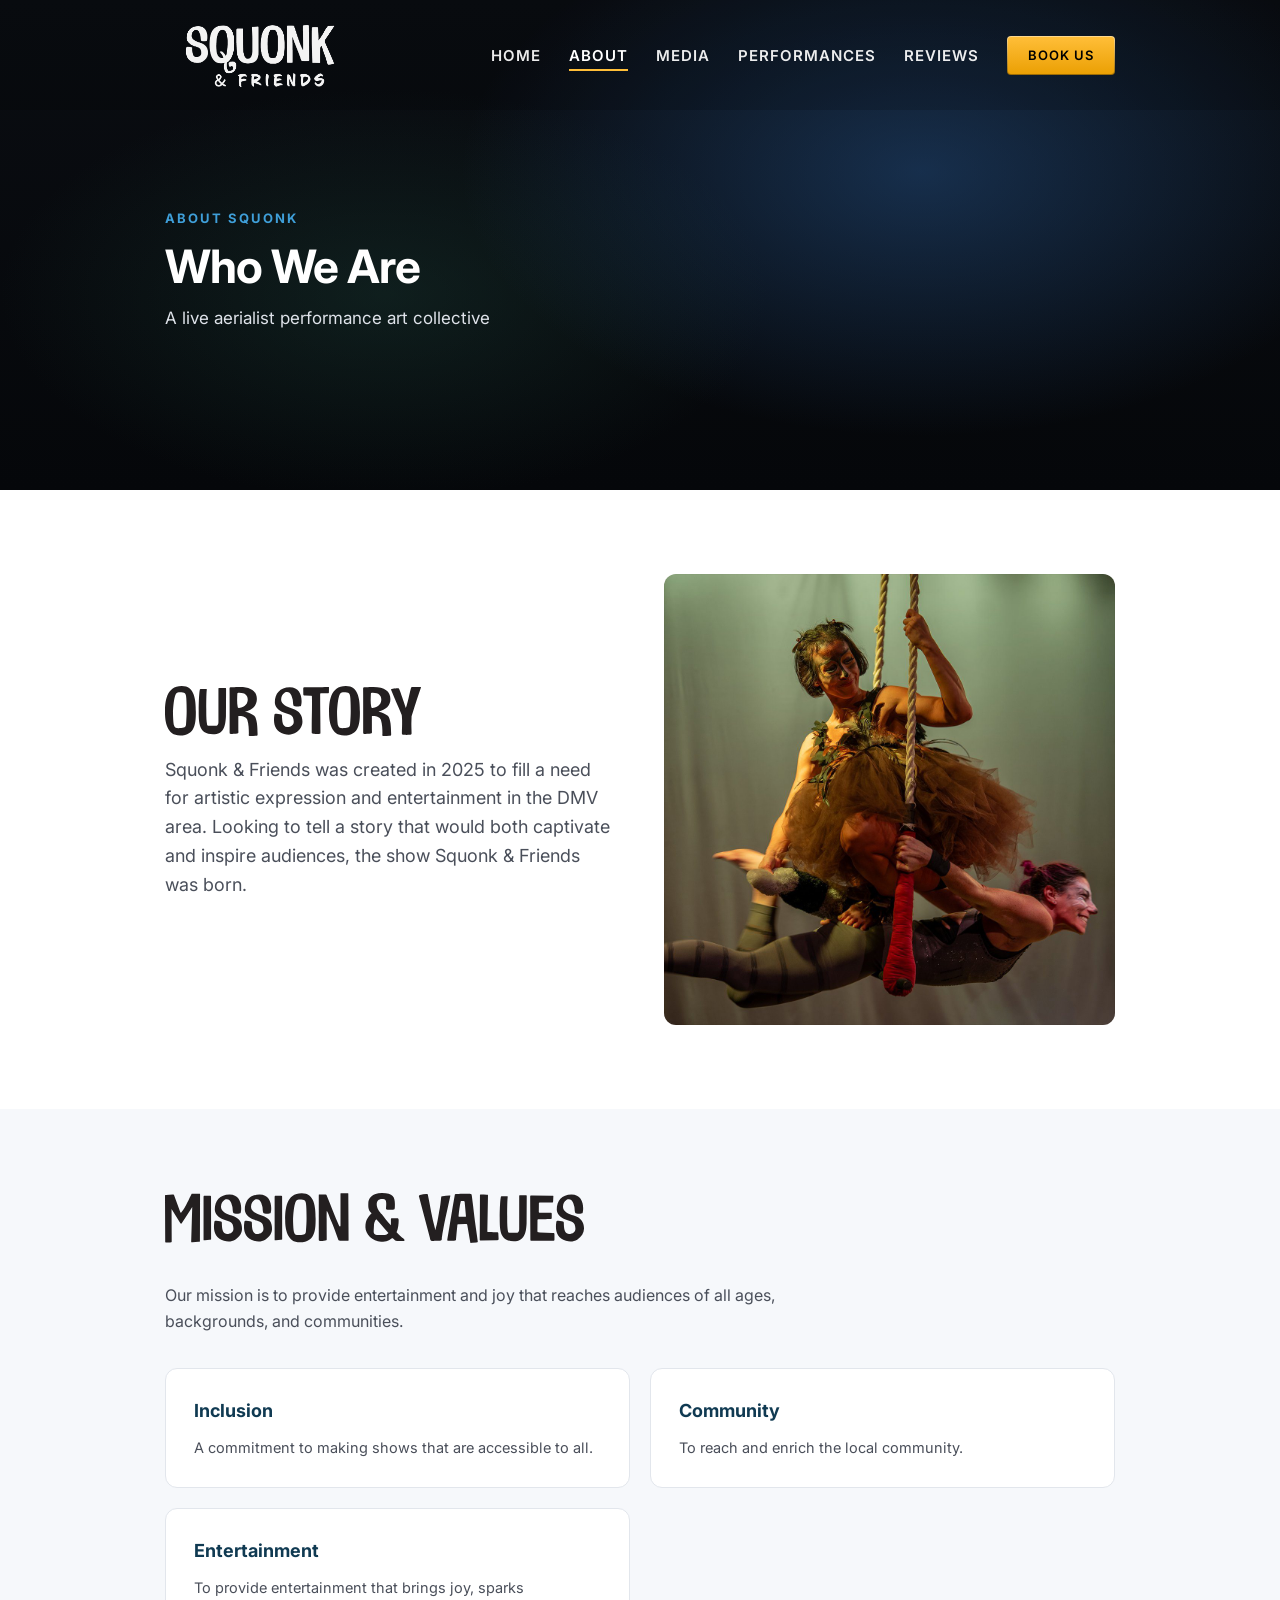
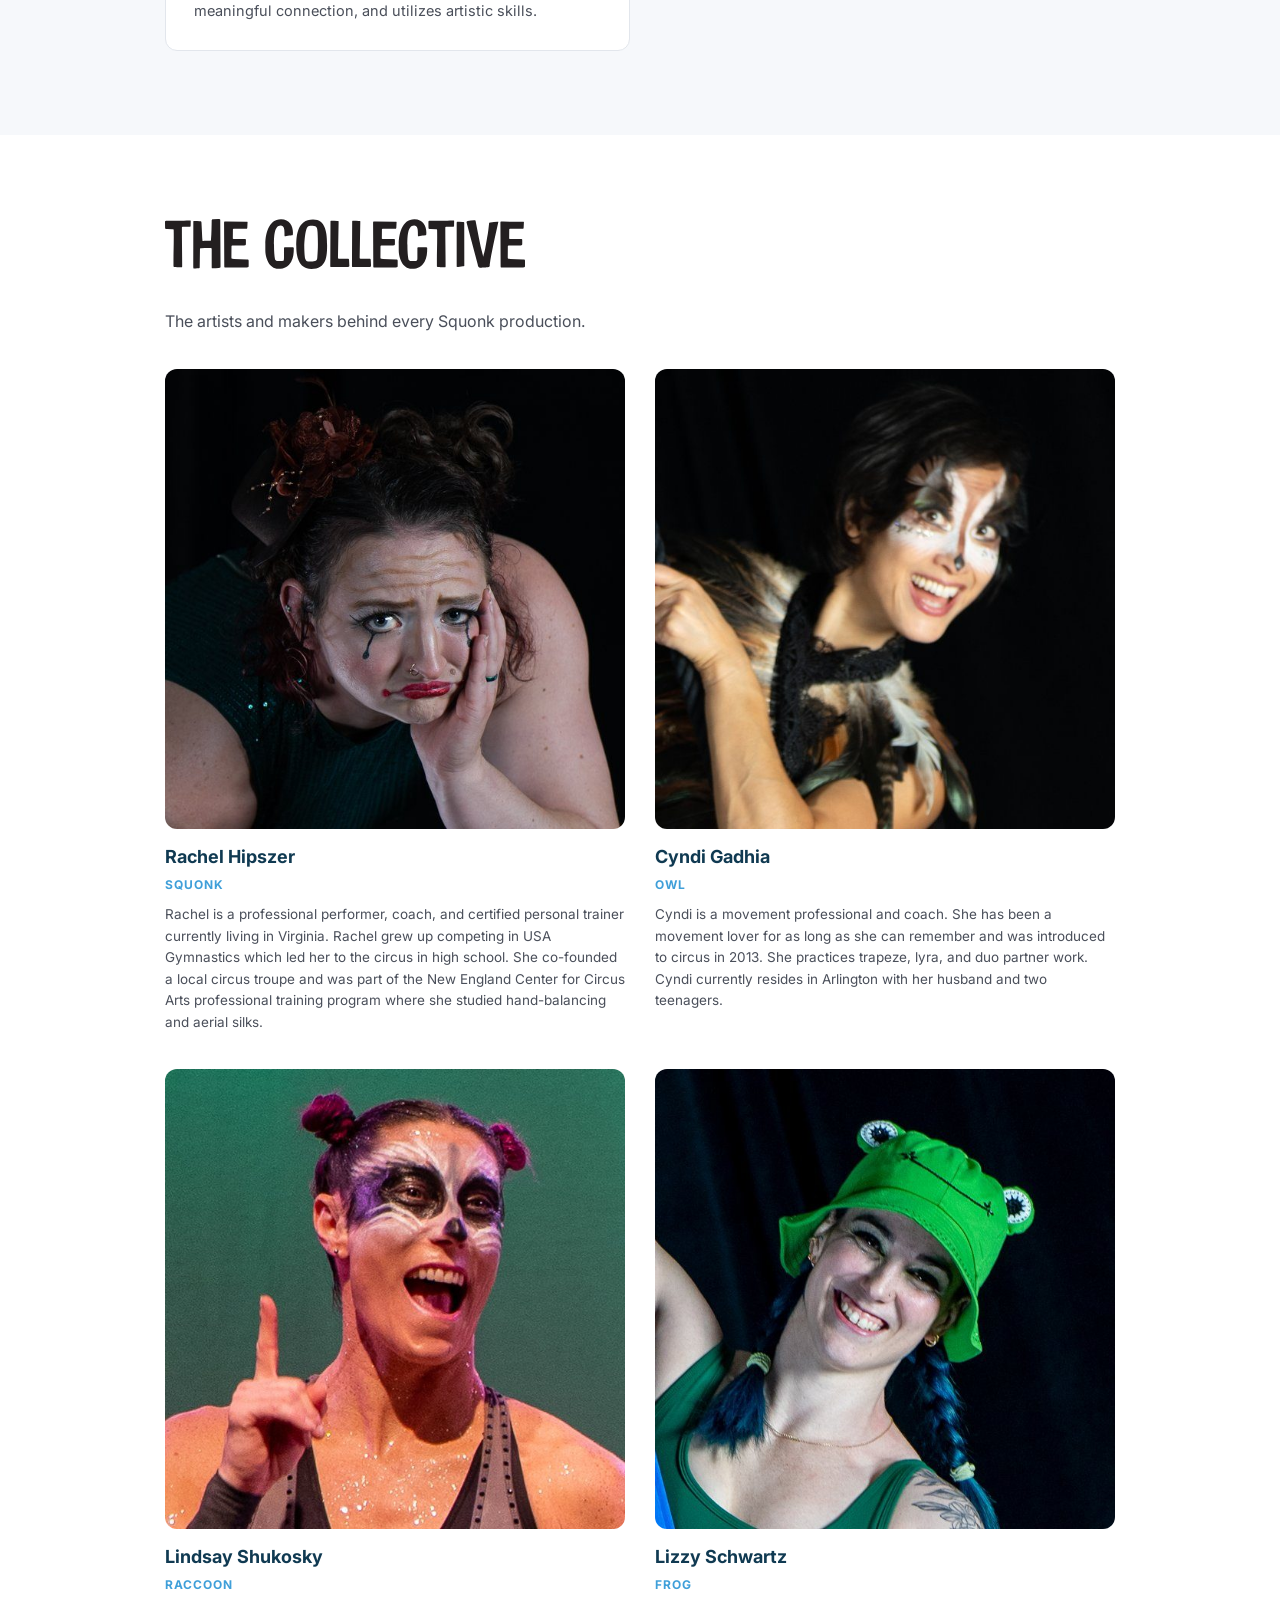
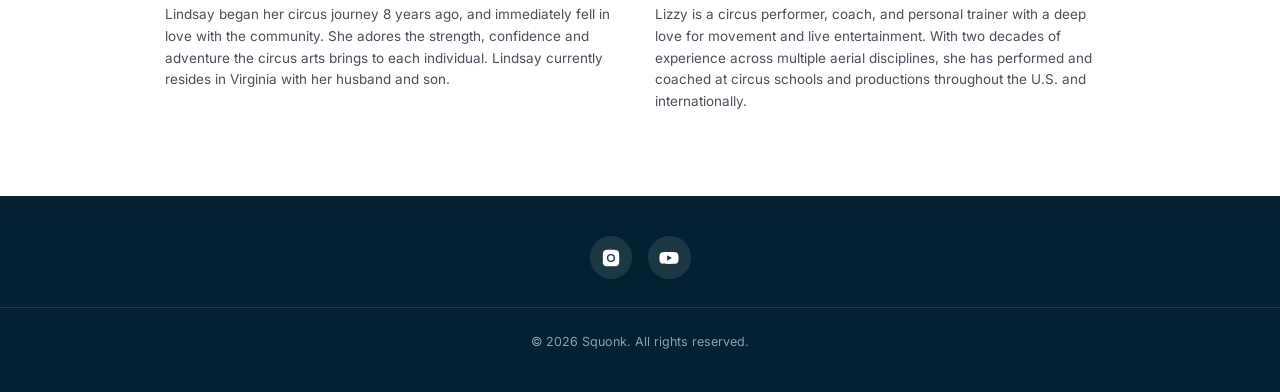
==== about.html @ 7d3ee5d0 "Initial Squonk website upload First time! Whoohooo!" ====
<!DOCTYPE html>
<html lang="en">
<head><meta charset="UTF-8"><meta name="viewport" content="width=device-width, initial-scale=1.0"><title>About — Squonk &amp; Friends</title><link rel="preconnect" href="https://fonts.googleapis.com"><link rel="preconnect" href="https://fonts.gstatic.com" crossorigin><link href="https://fonts.googleapis.com/css2?family=Anton&family=Inter:wght@400;500;600;700&display=swap" rel="stylesheet"><link rel="stylesheet" href="assets/css/style.css"></head>
<body>
<header class="site-header" id="header"><nav class="wrap nav"><a class="logo" href="index.html" aria-label="Squonk and Friends home"><img src="assets/images/logo.png" alt="Squonk &amp; Friends"></a><ul class="nav-links" id="navLinks"><li><a href="index.html">Home</a></li><li><a href="about.html" class="active">About</a></li><li><a href="media.html">Media</a></li><li><a href="performances.html">Performances</a></li><li><a href="reviews.html">Reviews</a></li><li class="nav-cta"><a href="bookus.html" class="btn">Book Us</a></li></ul><button class="nav-toggle" id="navToggle" aria-label="Toggle menu" aria-expanded="false"><span></span><span></span><span></span></button></nav></header>
<section class="page-hero">
  <div class="wrap">
    <div class="eyebrow reveal">About Squonk</div>
    <h1 class="reveal">Who We Are</h1>
    <p class="reveal">A live aerialist performance art collective</p>
  </div>
</section>
<section class="block"><div class="wrap"><div class="split">
  <div class="col-text reveal">
    <img class="section-label reveal" src="assets/svg/section_header_OUR_STORY.svg" alt="Our Story" style="margin-bottom:20px">
    <p>Squonk &amp; Friends was created in 2025 to fill a need for artistic expression and entertainment in the DMV area. Looking to tell a story that would both captivate and inspire audiences, the show Squonk &amp; Friends was born.</p>
  </div>
  <img class="ph-img sq reveal" src="assets/images/our_story.jpg" alt="Our Story">
</div></div></section>
<section class="block alt"><div class="wrap">
  <img class="section-label reveal" src="assets/svg/section_header_MISSION_AND_VALUES.svg" alt="Mission and Values">
  <p class="sub-sec reveal">Our mission is to provide entertainment and joy that reaches audiences of all ages, backgrounds, and communities.</p>
  <div class="cards">
<div class="card reveal"><h3>Inclusion</h3><p>A commitment to making shows that are accessible to all.</p></div><div class="card reveal"><h3>Community</h3><p>To reach and enrich the local community.</p></div><div class="card reveal"><h3>Entertainment</h3><p>To provide entertainment that brings joy, sparks meaningful connection, and utilizes artistic skills.</p></div>
  </div>
</div></section>
<section class="block"><div class="wrap">
  <img class="section-label reveal" src="assets/svg/section_header_THE_COLLECTIVE.svg" alt="The Collective">
  <p class="sub-sec reveal">The artists and makers behind every Squonk production.</p>
  <div class="people">
<div class="person reveal"><img class="ph-img sq" src="assets/images/char_squonk.jpg" alt="Rachel Hipszer" style="pointer-events:none"><h3>Rachel Hipszer</h3><div class="role">SQUONK</div><p>Rachel is a professional performer, coach, and certified personal trainer currently living in Virginia. Rachel grew up competing in USA Gymnastics which led her to the circus in high school. She co-founded a local circus troupe and was part of the New England Center for Circus Arts professional training program where she studied hand-balancing and aerial silks.</p></div><div class="person reveal"><img class="ph-img sq" src="assets/images/char_owl.jpg" alt="Cyndi Gadhia" style="pointer-events:none"><h3>Cyndi Gadhia</h3><div class="role">OWL</div><p>Cyndi is a movement professional and coach. She has been a movement lover for as long as she can remember and was introduced to circus in 2013. She practices trapeze, lyra, and duo partner work. Cyndi currently resides in Arlington with her husband and two teenagers.</p></div><div class="person reveal"><img class="ph-img sq" src="assets/images/char_raccoon.jpg" alt="Lindsay Shukosky" style="pointer-events:none"><h3>Lindsay Shukosky</h3><div class="role">RACCOON</div><p>Lindsay began her circus journey 8 years ago, and immediately fell in love with the community. She adores the strength, confidence and adventure the circus arts brings to each individual. Lindsay currently resides in Virginia with her husband and son.</p></div><div class="person reveal"><img class="ph-img sq" src="assets/images/char_frog.jpg" alt="Lizzy Schwartz" style="pointer-events:none"><h3>Lizzy Schwartz</h3><div class="role">FROG</div><p>Lizzy is a circus performer, coach, and personal trainer with a deep love for movement and live entertainment. With two decades of experience across multiple aerial disciplines, she has performed and coached at circus schools and productions throughout the U.S. and internationally.</p></div>
  </div>
</div></section>
<footer>
  <div class="wrap foot-icons">
    <div class="socials">
      <a href="#" aria-label="Instagram"><svg viewBox="0 0 24 24"><path d="M12 2.2c3.2 0 3.6 0 4.9.1 1.2.1 1.8.3 2.2.4.6.2 1 .5 1.4.9.4.4.7.8.9 1.4.2.4.4 1 .4 2.2.1 1.3.1 1.7.1 4.9s0 3.6-.1 4.9c-.1 1.2-.3 1.8-.4 2.2-.2.6-.5 1-.9 1.4-.4.4-.8.7-1.4.9-.4.2-1 .4-2.2.4-1.3.1-1.7.1-4.9.1s-3.6 0-4.9-.1c-1.2-.1-1.8-.3-2.2-.4a3.7 3.7 0 0 1-1.4-.9 3.7 3.7 0 0 1-.9-1.4c-.2-.4-.4-1-.4-2.2C2.2 15.6 2.2 15.2 2.2 12s0-3.6.1-4.9c.1-1.2.3-1.8.4-2.2.2-.6.5-1 .9-1.4.4-.4.8-.7 1.4-.9.4-.2 1-.4 2.2-.4C8.4 2.2 8.8 2.2 12 2.2zm0 4.9a4.9 4.9 0 1 0 0 9.8 4.9 4.9 0 0 0 0-9.8zm0 8.1a3.2 3.2 0 1 1 0-6.4 3.2 3.2 0 0 1 0 6.4zm6.3-8.3a1.15 1.15 0 1 1-2.3 0 1.15 1.15 0 0 1 2.3 0z"/></svg></a>
      <a href="#" aria-label="YouTube"><svg viewBox="0 0 24 24"><path d="M23 7.5a3 3 0 0 0-2.1-2.1C19 4.9 12 4.9 12 4.9s-7 0-8.9.5A3 3 0 0 0 1 7.5 31 31 0 0 0 .5 12 31 31 0 0 0 1 16.5a3 3 0 0 0 2.1 2.1c1.9.5 8.9.5 8.9.5s7 0 8.9-.5a3 3 0 0 0 2.1-2.1A31 31 0 0 0 23.5 12 31 31 0 0 0 23 7.5zM9.8 15.3V8.7l5.7 3.3-5.7 3.3z"/></svg></a>
    </div>
  </div>
  <div class="foot-bottom">&copy; 2026 Squonk. All rights reserved.</div>
</footer><script>
  const header=document.getElementById('header');
  const onScroll=()=>header.classList.toggle('scrolled',window.scrollY>40);
  onScroll();window.addEventListener('scroll',onScroll,{passive:true});
  const toggle=document.getElementById('navToggle'),links=document.getElementById('navLinks');
  toggle.addEventListener('click',()=>{const o=links.classList.toggle('open');toggle.classList.toggle('open',o);toggle.setAttribute('aria-expanded',o);});
  links.querySelectorAll('a:not(.btn)').forEach(a=>a.addEventListener('click',()=>{links.classList.remove('open');toggle.classList.remove('open');toggle.setAttribute('aria-expanded',false);}));
  const io=new IntersectionObserver((es)=>{es.forEach(e=>{if(e.isIntersecting){e.target.classList.add('in');io.unobserve(e.target);}});},{threshold:.12});
  document.querySelectorAll('.reveal').forEach(el=>io.observe(el));
  const tiles=[...document.querySelectorAll('.tile')];
  if(tiles.length){
    const imgs=tiles.map(t=>t.querySelector('img').src);
    const lb=document.getElementById('lb'),lbImg=document.getElementById('lbImg'),lbCount=document.getElementById('lbCount');
    let cur=0;
    function lbShow(i){cur=(i+imgs.length)%imgs.length;lbImg.src=imgs[cur];lbImg.alt='Photo '+(cur+1);lbCount.textContent=(cur+1)+' / '+imgs.length;}
    function lbOpen(i){lbShow(i);lb.classList.add('open');document.body.style.overflow='hidden';}
    function lbClose(){lb.classList.remove('open');document.body.style.overflow='';}
    tiles.forEach(t=>t.addEventListener('click',()=>lbOpen(+t.dataset.i)));
    document.getElementById('lbPrev').addEventListener('click',e=>{e.stopPropagation();lbShow(cur-1);});
    document.getElementById('lbNext').addEventListener('click',e=>{e.stopPropagation();lbShow(cur+1);});
    document.getElementById('lbClose').addEventListener('click',lbClose);
    lb.addEventListener('click',e=>{if(e.target===lb)lbClose();});
    document.addEventListener('keydown',e=>{if(!lb.classList.contains('open'))return;if(e.key==='Escape')lbClose();else if(e.key==='ArrowLeft')lbShow(cur-1);else if(e.key==='ArrowRight')lbShow(cur+1);});
  }
</script>
</body>
</html>
---- assets/css/style.css ----
:root{
    --ink:#16181d;
    --ink-soft:#4a4f5a;
    --bg-light:#f6f8fb;
    --bg-gray:#eef1f5;
    --navy:#2a4a6b;
    --line:#e2e6ec;
    --eyebrow:#3f9fd9;
    --head:#103a52;
    /* 12-col grid: 950px content (no gutters) + 20px gutters each side */
    --grid:950px;
    --gutter:20px;
    --col-gap:10px;
  }
  *{box-sizing:border-box;margin:0;padding:0}
  html{scroll-behavior:smooth}
  body{font-family:'Inter',system-ui,-apple-system,sans-serif;font-size:18px;color:var(--ink);background:#fff;line-height:1.6;-webkit-font-smoothing:antialiased}
  img{max-width:100%;display:block}
  a{color:inherit;text-decoration:none}

  /* container = grid (950) + gutters (20 each side) */
  .wrap{max-width:calc(var(--grid) + var(--gutter)*2);margin:0 auto;padding:0 var(--gutter);width:100%}

  .display{font-family:'Anton',sans-serif;font-weight:400;letter-spacing:.5px;text-transform:uppercase;line-height:.95}

  /* ---------- CTA button ---------- */
  .btn{
    display:inline-block;font:700 14px/1 'Inter',sans-serif;color:#414042;
    text-transform:uppercase;letter-spacing:.6px;
    padding:18px 28px;border:1px solid transparent;border-radius:4px;cursor:pointer;
    -webkit-appearance:none;appearance:none;
    background:
      linear-gradient(#f1f2f2,#f1f2f2) padding-box,
      linear-gradient(#666666,#666666) border-box;
    transition:background .15s ease, box-shadow .15s ease;
  }
  .btn:hover{
    background:
      linear-gradient(#e7e8e8,#e7e8e8) padding-box,
      linear-gradient(#666666,#666666) border-box;
    box-shadow:0 4px 4px 0 rgba(0,0,0,.25);
  }
  .btn:active{
    background:
      linear-gradient(#b8b9ba,#b8b9ba) padding-box,
      linear-gradient(#565657,#565657) border-box;
    box-shadow:0 4px 4px 0 rgba(0,0,0,.25);
  }
  /* disabled CTA — same size/shape, muted colours */
  .btn:disabled,.btn[disabled],.btn.disabled{
    background:none !important;
    background-color:transparent !important;
    border:1px solid #666666 !important;
    box-shadow:none !important;
    color:#a4a5a8 !important;
    cursor:not-allowed;
    border-radius:4px;
    padding:18px 28px;
    font:700 14px/1 'Inter',sans-serif;
    text-transform:uppercase;letter-spacing:.6px;
  }
  /* Book Us nav CTA keeps the gold treatment */
  .nav-links .nav-cta .btn{
    color:#000;
    background:
      linear-gradient(#FFBE38,#EBA004) padding-box,
      linear-gradient(#FFD98D,#9B6A03) border-box;
  }
  .nav-links .nav-cta .btn:hover{
    background:
      linear-gradient(#E6AB32,#D49004) padding-box,
      linear-gradient(#FFD98D,#9B6A03) border-box;
    box-shadow:0 4px 4px 0 rgba(0,0,0,.25);
  }
  .nav-links .nav-cta .btn:active{
    background:
      linear-gradient(#D9A230,#C88803) padding-box,
      linear-gradient(#D9B878,#845A03) border-box;
    box-shadow:0 4px 4px 0 rgba(0,0,0,.25);
  }
  :focus-visible{outline:3px solid #414042;outline-offset:3px;border-radius:4px}

  /* ---------- Header / Nav ---------- */
  .site-header{position:fixed;top:0;left:0;right:0;z-index:50;padding:10px 0;background:rgba(0,0,0,.15);transition:background .3s ease,box-shadow .3s ease}
  .site-header.scrolled{background:rgba(10,12,16,.92);backdrop-filter:blur(8px);box-shadow:0 2px 18px rgba(0,0,0,.4)}
  .nav{display:flex;align-items:center;justify-content:space-between}
  .logo img{height:90px;width:auto;display:block}
  .nav-links{display:flex;gap:28px;list-style:none;align-items:center}
  .nav-links a{color:#fff;font-size:15px;font-weight:600;letter-spacing:1px;text-transform:uppercase;opacity:.92;position:relative;padding:4px 0;transition:opacity .15s}
  .nav-links a::after{content:"";position:absolute;left:0;bottom:-2px;height:2px;width:0;background:#FFBE38;transition:width .2s ease}
  .nav-links a:hover{opacity:1}
  .nav-links a:hover::after{width:100%}
  .nav-links a.active{opacity:1}
  .nav-links a.active::after{width:100%}
  /* Gold CTA on dark backgrounds */
  .btn-dark{
    color:#000;
    background:
      linear-gradient(#FFBE38,#EBA004) padding-box,
      linear-gradient(#FFD98D,#9B6A03) border-box;
  }
  .btn-dark:hover{
    background:
      linear-gradient(#E6AB32,#D49004) padding-box,
      linear-gradient(#FFD98D,#9B6A03) border-box;
    box-shadow:0 4px 4px 0 rgba(0,0,0,.25);
  }
  .btn-dark:active{
    background:
      linear-gradient(#D9A230,#C88803) padding-box,
      linear-gradient(#D9B878,#845A03) border-box;
    box-shadow:0 4px 4px 0 rgba(0,0,0,.25);
  }
  /* Disabled CTA on dark background */
  .btn-dark:disabled,.btn-dark[disabled],.btn-dark.disabled{
    background:none !important;
    background-color:transparent !important;
    border:1px solid #666666 !important;
    box-shadow:none !important;
    color:#58595b !important;
    cursor:not-allowed;
    pointer-events:none;
  }
  /* Book Us page */
  .bookus-page{
    position:relative;min-height:100vh;
    display:flex;flex-direction:column;justify-content:flex-start;
  }
  .bookus-bg{
    position:fixed;inset:0;z-index:-1;
    background-size:cover;background-position:center;background-repeat:no-repeat;
  }
  .bookus-intro{
    color:#e8eaed;font-size:18px;line-height:1.7;
    max-width:630px;margin:0 auto 36px;text-align:center;
  }
  .bookus-form-grid{display:grid;grid-template-columns:1fr 1fr;gap:0 24px}
  .bookus-form-grid .field-full{grid-column:1 / -1}
  @media(max-width:640px){.bookus-form-grid{grid-template-columns:1fr}}
  /* Book Us: hero fully transparent, 80px gap between hero text and form */
  .bookus-page .page-hero{background:transparent !important;background-image:none !important;padding-bottom:80px}
  .bookus-page .page-hero p{max-width:710px}
  .bookus-form-wrap{
    max-width:710px;margin:40px auto 0;
    padding:0 0 80px;
  }
  .bookus-page .control{
    background:rgba(255,255,255,.03);
    border:1px solid rgba(255,255,255,1);
    color:#fff;
  }
  .bookus-page .control::placeholder{color:#666666}
  .bookus-page .control:focus{
    outline:none;
    border-color:#fff;
    box-shadow:0 0 0 3px rgba(255,255,255,.15);
  }
  .bookus-page .control option{background:#1a1a1a;color:#fff}
  .bookus-page label{color:#fff}
  .bookus-page .req{color:#f4a623}
  .bookus-page select.control{
    background-color:rgba(255,255,255,.03);
    background-image:url("data:image/svg+xml,%3Csvg xmlns='http://www.w3.org/2000/svg' width='12' height='8' viewBox='0 0 12 8'%3E%3Cpath d='M1 1l5 5 5-5' stroke='%23ffffff' stroke-width='1.6' fill='none' stroke-linecap='round'/%3E%3C/svg%3E");
    background-repeat:no-repeat;
    background-position:right 14px center;
    -webkit-appearance:none;appearance:none;
  }
  .nav-links .nav-cta{padding:0}
  .nav-links .nav-cta a{padding:0;opacity:1}
  .nav-links .nav-cta a::after{display:none}
  .nav-links .nav-cta .btn{font-size:13px;padding:12px 20px}
  .nav-toggle{display:none;background:none;border:0;cursor:pointer;width:30px;height:24px;position:relative;z-index:60}
  .nav-toggle span{position:absolute;left:0;height:2px;width:100%;background:#fff;transition:.25s;border-radius:2px}
  .nav-toggle span:nth-child(1){top:2px}.nav-toggle span:nth-child(2){top:11px}.nav-toggle span:nth-child(3){top:20px}
  .nav-toggle.open span:nth-child(1){top:11px;transform:rotate(45deg)}
  .nav-toggle.open span:nth-child(2){opacity:0}
  .nav-toggle.open span:nth-child(3){top:11px;transform:rotate(-45deg)}

  /* ---------- Full-bleed media sections (hero + video) ---------- */
  .bleed{position:relative;width:100%;overflow:hidden;display:flex;background:#000}
  .bleed .media-bg{position:absolute;inset:0;width:100%;height:100%;object-fit:cover;z-index:0}
  .bleed .overlay{position:relative;z-index:2;width:100%;align-self:stretch;display:flex;align-items:center}
  .bleed .stack{max-width:520px;color:#fff}
  .bleed h1,.bleed h2{font-weight:700;letter-spacing:-.3px;margin-bottom:14px}
  .bleed h1{font-size:30px}.bleed h2{font-size:30px}
  .bleed p{color:#e7ebf0;font-size:16px;margin-bottom:26px}

  .hero{min-height:99vh;align-items:flex-end}
  /* hero overlay spans columns 1-6 (6*70 + 5*10 = 470px) */
  .hero .stack{max-width:470px}
  .hero::after{content:"";position:absolute;left:0;right:0;bottom:0;height:65%;background:linear-gradient(180deg,rgba(0,0,0,0),rgba(0,0,0,.8));z-index:1}
  .hero .overlay{align-items:flex-end;padding-bottom:80px}

  .vid{min-height:99vh;align-items:center}
  .vid::after{content:"";position:absolute;inset:0;background:linear-gradient(90deg,rgba(6,10,24,.82) 0%,rgba(6,10,24,.45) 42%,rgba(6,10,24,0) 72%);z-index:1}
  .vid .overlay{align-items:center}

  /* ---------- Generic sections ---------- */
  section.block{padding:84px 0}
  .section-label{display:block;height:50px;width:auto;margin-bottom:40px}

  /* ---------- Media grid ---------- */
  .media{background:var(--bg-light)}
  .media-grid{display:grid;grid-template-columns:repeat(3,1fr);gap:var(--col-gap)}
  .tile{position:relative;aspect-ratio:1/1;border-radius:8px;overflow:hidden;cursor:pointer;background:#222}
  .tile img{width:100%;height:100%;object-fit:cover;transition:transform .35s ease}
  .tile:hover img{transform:scale(1.10)}
  .tile::after{content:"";position:absolute;inset:0;box-shadow:inset 0 0 0 1px rgba(255,255,255,.06);transition:background .25s}
  .tile:hover::after{background:rgba(0,0,0,.08)}
  .media-cta{text-align:center;margin-top:40px}

  /* ---------- Lightbox modal ---------- */
  .lb{position:fixed;inset:0;z-index:100;display:none;background:rgba(8,9,12,.94);align-items:center;justify-content:center}
  .lb.open{display:flex}
  .lb img{border-radius:6px;box-shadow:0 24px 70px rgba(0,0,0,.6);user-select:none;max-width:88vw;max-height:86vh}
  .lb-btn{position:absolute;background:rgba(255,255,255,.08);border:1px solid rgba(255,255,255,.18);color:#fff;cursor:pointer;display:flex;align-items:center;justify-content:center;transition:background .15s,transform .15s}
  .lb-btn:hover{background:rgba(255,255,255,.2)}
  .lb-nav{top:50%;transform:translateY(-50%);width:52px;height:52px;border-radius:50%;font-size:26px}
  .lb-nav:hover{transform:translateY(-50%) scale(1.06)}
  .lb-prev{left:24px}.lb-next{right:24px}
  .lb-close{top:22px;right:24px;width:44px;height:44px;border-radius:50%;font-size:22px}
  .lb-count{position:absolute;bottom:26px;left:50%;transform:translateX(-50%);color:#cfd4dc;font-size:13px;letter-spacing:1px}

  /* ---------- Contact ---------- */
  .contact{background:#fff}
  .form-wrap{max-width:470px;margin:0 auto} /* middle 6 columns (6*70 + 5*10), centered */
  .info-row{display:flex;gap:14px;margin-bottom:22px}
  .info-row .ic svg{width:20px;height:20px;stroke:#3b6ea5;fill:none;margin-top:3px}
  .info-label{font-size:13px;color:var(--ink-soft);font-weight:500}
  .info-val{font-size:15px;color:var(--ink);font-weight:600}
  .info-note{font-size:14px;color:var(--ink-soft);margin-top:8px;max-width:330px;line-height:1.55}
  form .field{margin-bottom:18px}
  form label{display:block;font-size:14px;font-weight:600;margin-bottom:7px}
  form label .req{color:#c0392b}
  .control{width:100%;padding:12px 14px;border:1px solid var(--line);border-radius:8px;font:inherit;font-size:15px;color:var(--ink);background:#fff;transition:border .15s,box-shadow .15s}
  .control::placeholder{color:#9aa1ad}
  .control:focus{outline:none;border-color:#EBA004;box-shadow:0 0 0 3px rgba(235,160,4,.18)}
  textarea.control{resize:vertical;min-height:120px}
  select.control{appearance:none;background-image:url("data:image/svg+xml,%3Csvg xmlns='http://www.w3.org/2000/svg' width='12' height='8' viewBox='0 0 12 8'%3E%3Cpath d='M1 1l5 5 5-5' stroke='%2316181d' stroke-width='1.6' fill='none' stroke-linecap='round'/%3E%3C/svg%3E");background-repeat:no-repeat;background-position:right 14px center;padding-right:36px}
  .form-actions{text-align:center;margin-top:26px}
  .form-msg{display:none;margin-top:16px;text-align:center;font-size:14px;font-weight:600;color:#1f7a44}
  .form-msg.show{display:block}
  .control.error{border-color:#c0392b;box-shadow:0 0 0 3px rgba(192,57,43,.12)}

  /* ---------- Sponsors ---------- */
  .sponsors{background:var(--bg-gray)}
  /* sponsor strip: spans columns 3-10 (8*70 + 7*10 = 630px), centered, fully desaturated, 60% opacity */
  .sponsor-logos{display:block;width:630px;max-width:100%;height:auto;margin:0 auto}

  /* ---------- Footer ---------- */
  footer{background:#032130;color:#cdd8e6}
  .foot-icons{display:flex;justify-content:center;padding-top:40px}
  .socials{display:flex;gap:16px;margin-bottom:28px}
  .socials a{width:42.5px;height:42.5px;border-radius:50%;background:rgba(255,255,255,.1);display:flex;align-items:center;justify-content:center;transition:background .2s}
  .socials a:hover{background:#EBA004}
  .socials svg{width:20px;height:20px;fill:#fff}
  .foot-bottom{border-top:1px solid rgba(255,255,255,.12);padding:24px 0 40px;text-align:center;font-size:12.5px;color:#8ea0b6}

  /* ---------- Reveal ---------- */
  .reveal{opacity:0;transform:translateY(22px);transition:opacity .6s ease,transform .6s ease}
  .reveal.in{opacity:1;transform:none}

  /* ---------- Responsive ---------- */
  @media (max-width:860px){
    .nav-toggle{display:block}
    .nav-links{position:fixed;inset:0 0 0 auto;width:min(78vw,320px);background:rgba(12,15,20,.98);flex-direction:column;align-items:flex-start;gap:6px;padding:96px 32px;transform:translateX(100%);transition:transform .3s ease}
    .nav-links.open{transform:translateX(0)}
    .nav-links a{font-size:16px;padding:10px 0;width:100%}
    .contact-grid{grid-template-columns:1fr;gap:40px}
    .foot-grid{grid-template-columns:1fr 1fr;gap:32px}
    .bleed h1,.bleed h2{font-size:25px}
    .hero{min-height:520px}.vid{min-height:520px}
  }
  @media (max-width:560px){
    .media-grid{grid-template-columns:1fr 1fr}
    .foot-grid{grid-template-columns:1fr}
    section.block{padding:60px 0}
    .lb-prev{left:10px}.lb-next{right:10px}
  }
  @media (prefers-reduced-motion:reduce){
    html{scroll-behavior:auto}
    .reveal{opacity:1;transform:none;transition:none}
    .btn,.tile img{transition:none}
  }
  /* ===== Internal page components ===== */
  .page-hero{position:relative;background:#000;min-height:490px;display:flex;align-items:center;overflow:hidden;padding:130px 0 80px;
    background-image:radial-gradient(60% 90% at 72% 35%, rgba(40,90,150,.45), rgba(0,0,0,0) 60%),radial-gradient(50% 70% at 30% 60%, rgba(30,70,60,.35), rgba(0,0,0,0) 60%),linear-gradient(180deg,#0a0d12,#05070a)}
  .page-hero .eyebrow{color:var(--eyebrow);font-size:13px;font-weight:700;letter-spacing:2px;text-transform:uppercase;margin-bottom:14px}
  .page-hero h1{color:#fff;font-size:46px;font-weight:700;letter-spacing:-1px;line-height:1.04;margin-bottom:14px}
  .page-hero p{color:#dfe3ea;font-size:17px;max-width:540px}
  .alt{background:var(--bg-light)}
  .h-sec{font-size:30px;font-weight:700;color:var(--head);letter-spacing:-.3px;margin-bottom:12px}
  .sub-sec{color:var(--ink-soft);font-size:16px;max-width:640px;margin-bottom:34px}
  .split{display:grid;grid-template-columns:1fr 1fr;gap:48px;align-items:center}
  .split .col-text p{margin-bottom:14px;color:var(--ink-soft)}
  .ph-img{width:100%;border-radius:12px;overflow:hidden;display:block}
  .ph-img.r43{aspect-ratio:4/3}.ph-img.sq{aspect-ratio:1/1}
  /* value cards */
  .cards{display:grid;grid-template-columns:1fr 1fr;gap:20px}
  .card{background:#fff;border:1px solid var(--line);border-radius:12px;padding:28px}
  .card h3{font-size:18px;font-weight:700;color:var(--head);margin-bottom:10px}
  .card p{font-size:14.5px;color:var(--ink-soft);line-height:1.6}
  /* people */
  .people{display:grid;grid-template-columns:1fr 1fr;gap:36px 30px}
  .person .ph-img{margin-bottom:14px}
  .person h3{font-size:18px;font-weight:700;color:var(--head)}
  .person .role{color:var(--eyebrow);font-size:12px;font-weight:700;letter-spacing:1px;text-transform:uppercase;margin:3px 0 10px}
  .person p{font-size:13.5px;color:var(--ink-soft);line-height:1.6}
  /* videos */
  .videos{display:grid;grid-template-columns:repeat(3,1fr);gap:24px}
  .vid-card .thumb{position:relative;aspect-ratio:16/10;border-radius:10px;overflow:hidden;cursor:pointer}
  .vid-card .thumb img{width:100%;height:100%;object-fit:cover}
  .vid-card .play{position:absolute;inset:0;margin:auto;width:52px;height:52px;border-radius:50%;background:rgba(255,255,255,.92);display:flex;align-items:center;justify-content:center}
  .vid-card .play::after{content:"";border-style:solid;border-width:9px 0 9px 15px;border-color:transparent transparent transparent #16181d;margin-left:3px}
  .vid-card .dur{position:absolute;bottom:8px;right:8px;background:rgba(0,0,0,.75);color:#fff;font-size:12px;padding:2px 7px;border-radius:4px}
  .vid-card .yr{color:var(--eyebrow);font-size:12px;font-weight:700;margin-top:12px}
  .vid-card h3{font-size:15px;font-weight:700;color:var(--head);margin:3px 0 5px}
  .vid-card p{font-size:13.5px;color:var(--ink-soft);line-height:1.55}
  /* performances list */
  .perf{display:grid;grid-template-columns:auto 1fr auto;gap:26px;align-items:center;background:#fff;border:1px solid var(--line);border-radius:14px;padding:22px 26px;margin-bottom:16px}
  .perf .date{text-align:center;min-width:60px}
  .perf .date .mo{color:var(--eyebrow);font-size:12px;font-weight:700;letter-spacing:1px;text-transform:uppercase}
  .perf .date .day{font-size:30px;font-weight:700;color:var(--head);line-height:1.05}
  .perf .date .yr{font-size:12px;color:var(--ink-soft)}
  .perf .body h3{font-size:19px;font-weight:700;color:var(--head)}
  .perf .body p{font-size:14px;color:var(--ink-soft);margin:5px 0 9px}
  .perf .meta{display:flex;gap:18px;font-size:13px;color:var(--ink-soft);flex-wrap:wrap}
  .perf .right{text-align:right;display:flex;flex-direction:column;align-items:flex-end;gap:12px}
  .badge{font-size:11px;font-weight:700;padding:4px 11px;border-radius:999px;text-transform:uppercase;letter-spacing:.5px;white-space:nowrap}
  .badge.sold{background:#fde7e7;color:#c0392b}
  .badge.soon{background:#e6f0fb;color:#2f6fb0}
  .btn-status{background:#eef1f5;color:#a4a5a8;border:1px solid #666666;border-radius:4px;padding:18px 20px;font:700 14px/1 'Inter',sans-serif;text-transform:uppercase;letter-spacing:.6px;white-space:nowrap;cursor:not-allowed}
  /* reviews */
  .review-featured{background:#fff;border:1px solid var(--line);border-radius:16px;padding:40px;max-width:760px;margin:0 auto;box-shadow:0 12px 34px rgba(20,30,60,.06)}
  .r-date{color:var(--eyebrow);font-size:13px;font-weight:600;margin-bottom:8px}
  .qm{color:#bcdcf5;font-family:Georgia,serif;font-size:46px;line-height:.2;display:block;height:24px}
  .review-featured .quote{font-size:21px;color:var(--head);line-height:1.5;margin:16px 0 24px}
  .reviewer{display:flex;align-items:center;gap:12px}
  .avatar{width:38px;height:38px;border-radius:50%;flex:0 0 auto;background:linear-gradient(135deg,#5b3a8a,#2f6fb0)}
  .reviewer .name{font-weight:700;color:var(--head);font-size:15px}
  .reviews-grid{display:grid;grid-template-columns:1fr 1fr;gap:22px}
  .review-card{background:#fff;border:1px solid var(--line);border-radius:14px;padding:26px;display:flex;flex-direction:column}
  .review-card .quote{font-style:italic;color:var(--ink-soft);font-size:15px;line-height:1.62;margin:6px 0 18px;flex:1}
  .center{text-align:center}
  .press-wrap{max-width:100%;margin:0;text-align:left}
  .press-wrap .sub-sec{margin:0 auto 26px}
  .press-body{max-width:390px;margin:0 auto;text-align:center}
  @media (max-width:860px){
    .split,.cards,.people,.videos,.reviews-grid{grid-template-columns:1fr}
    .videos{grid-template-columns:1fr 1fr}
    .page-hero h1{font-size:34px}
    .perf{grid-template-columns:auto 1fr;gap:16px}
    .perf .right{grid-column:1 / -1;flex-direction:row;align-items:center;justify-content:space-between}
  }
  @media (max-width:560px){ .videos{grid-template-columns:1fr} }
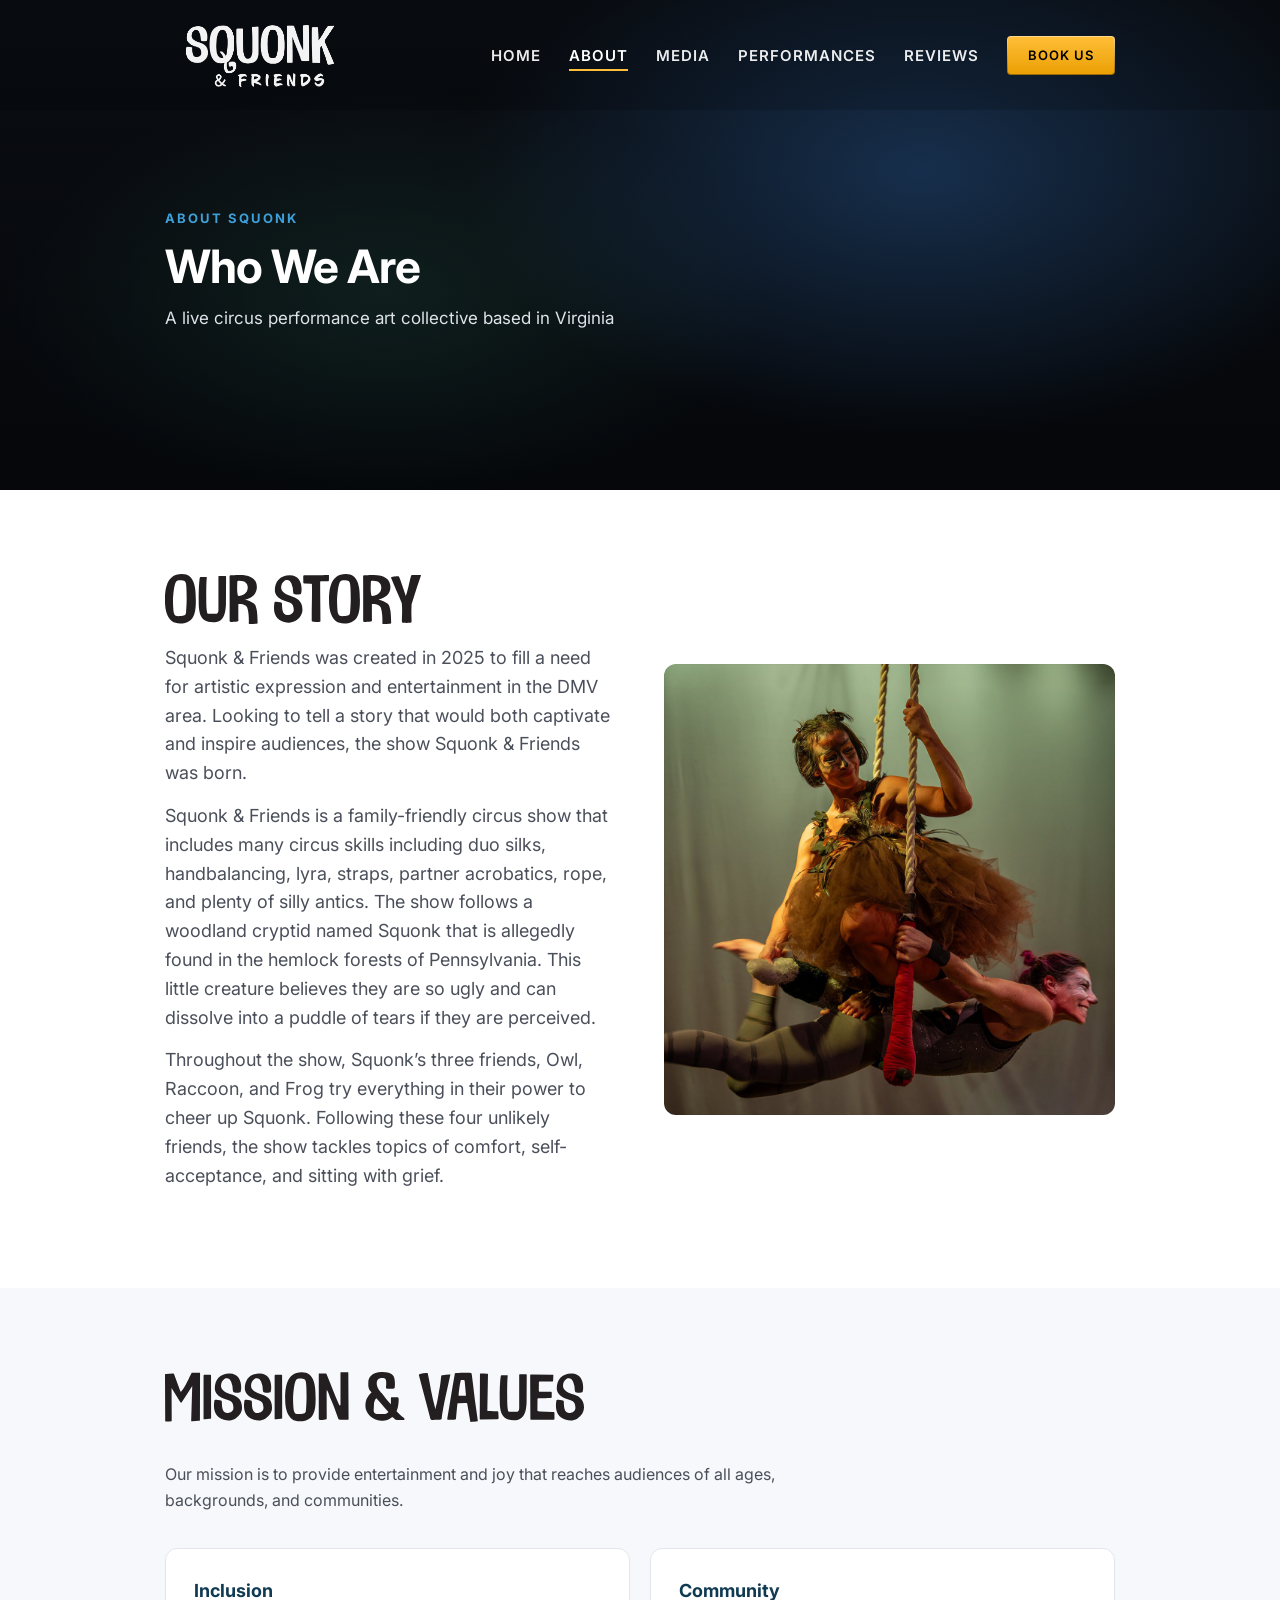
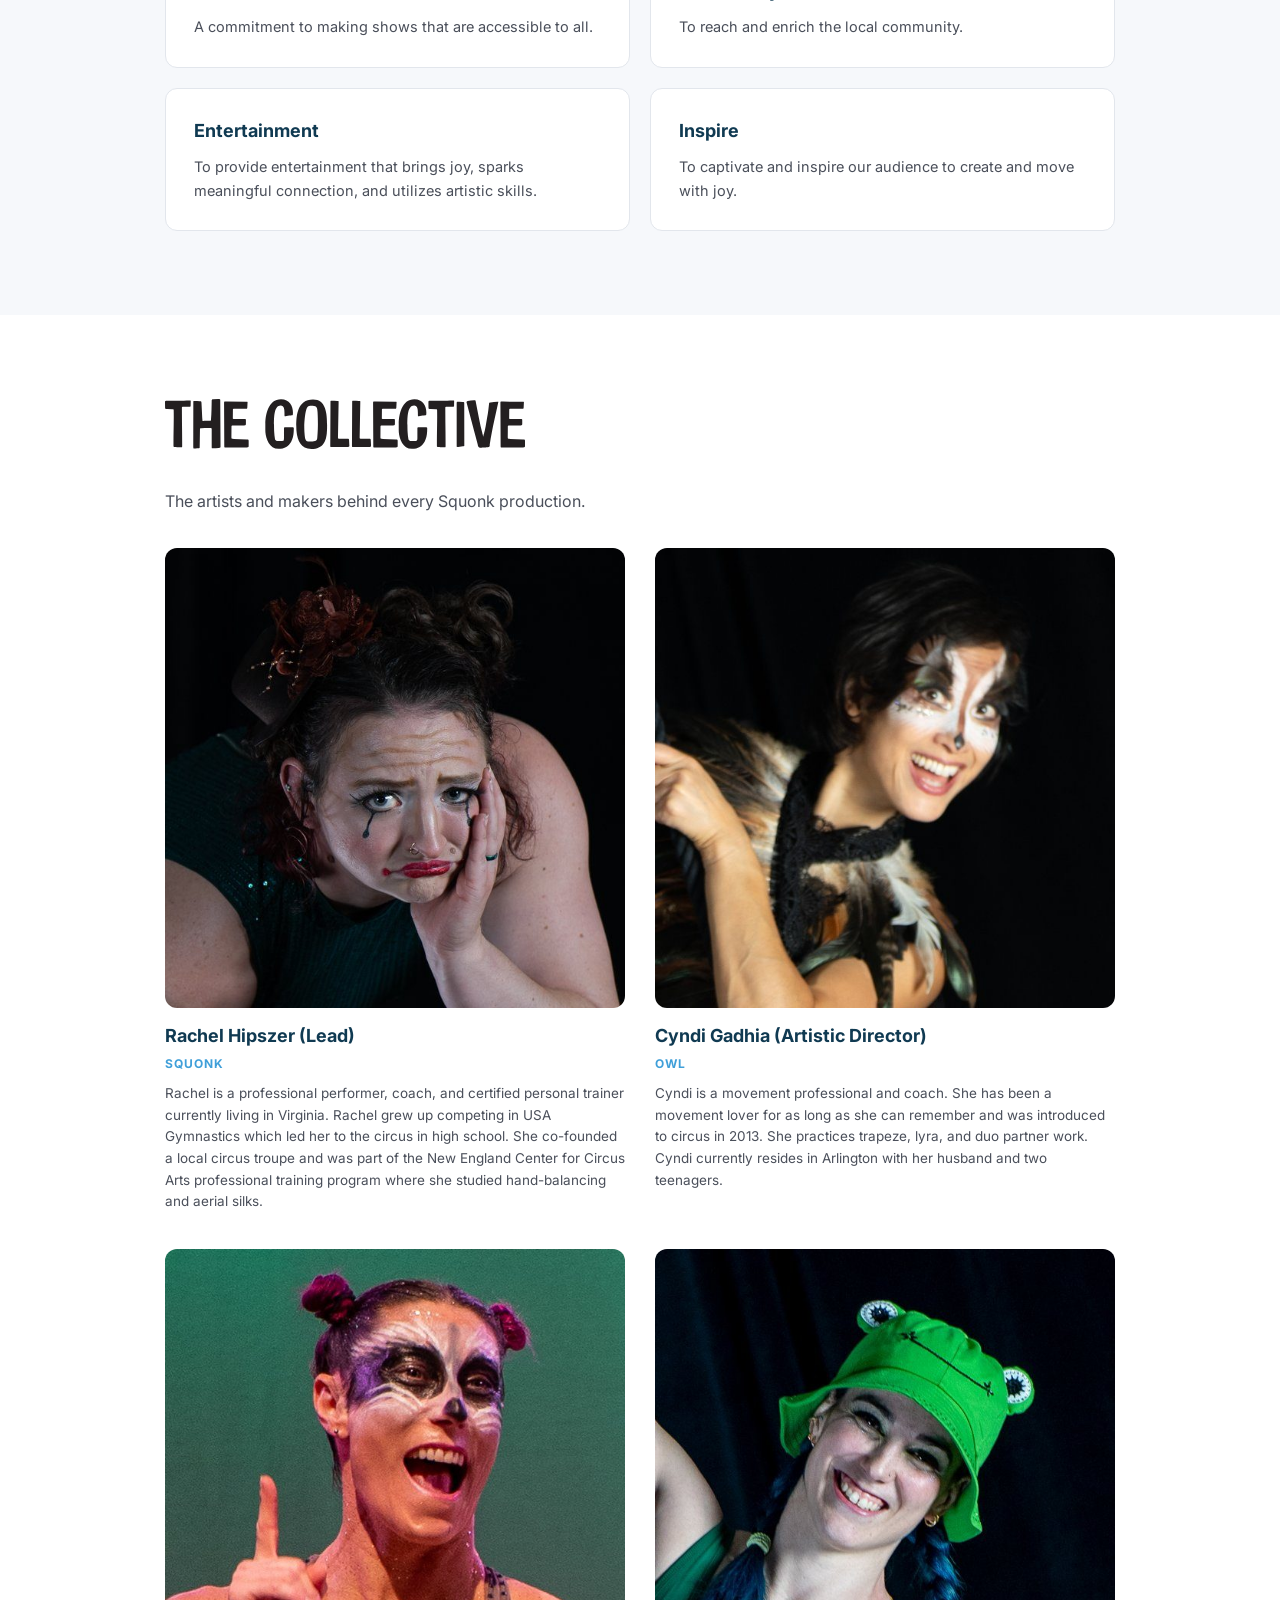
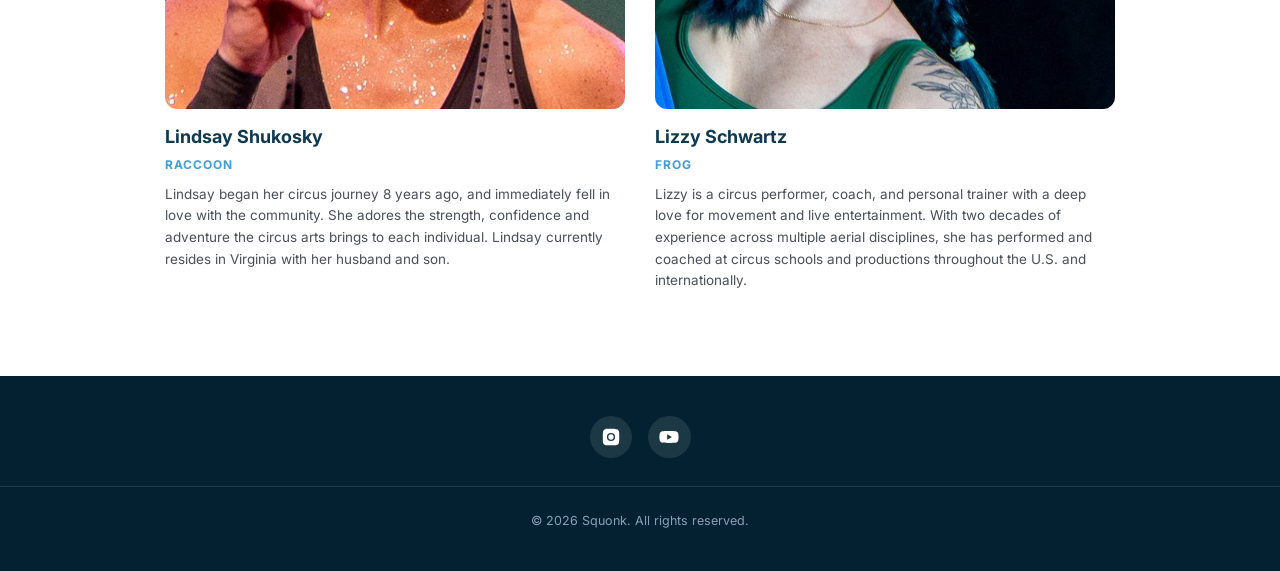
==== commit 130da042: "Content Updates and form integration" ====
--- a/about.html
+++ b/about.html
@@ -7,13 +7,15 @@
   <div class="wrap">
     <div class="eyebrow reveal">About Squonk</div>
     <h1 class="reveal">Who We Are</h1>
-    <p class="reveal">A live aerialist performance art collective</p>
+    <p class="reveal">A live circus performance art collective based in Virginia</p>
   </div>
 </section>
 <section class="block"><div class="wrap"><div class="split">
   <div class="col-text reveal">
     <img class="section-label reveal" src="assets/svg/section_header_OUR_STORY.svg" alt="Our Story" style="margin-bottom:20px">
     <p>Squonk &amp; Friends was created in 2025 to fill a need for artistic expression and entertainment in the DMV area. Looking to tell a story that would both captivate and inspire audiences, the show Squonk &amp; Friends was born.</p>
+    <p>Squonk &amp; Friends is a family-friendly circus show that includes many circus skills including duo silks, handbalancing, lyra, straps, partner acrobatics, rope, and plenty of silly antics. The show follows a woodland cryptid named Squonk that is allegedly found in the hemlock forests of Pennsylvania. This little creature believes they are so ugly and can dissolve into a puddle of tears if they are perceived.</p>
+    <p>Throughout the show, Squonk’s three friends, Owl, Raccoon, and Frog try everything in their power to cheer up Squonk. Following these four unlikely friends, the show tackles topics of comfort, self-acceptance, and sitting with grief.</p>
   </div>
   <img class="ph-img sq reveal" src="assets/images/our_story.jpg" alt="Our Story">
 </div></div></section>
@@ -21,14 +23,14 @@
   <img class="section-label reveal" src="assets/svg/section_header_MISSION_AND_VALUES.svg" alt="Mission and Values">
   <p class="sub-sec reveal">Our mission is to provide entertainment and joy that reaches audiences of all ages, backgrounds, and communities.</p>
   <div class="cards">
-<div class="card reveal"><h3>Inclusion</h3><p>A commitment to making shows that are accessible to all.</p></div><div class="card reveal"><h3>Community</h3><p>To reach and enrich the local community.</p></div><div class="card reveal"><h3>Entertainment</h3><p>To provide entertainment that brings joy, sparks meaningful connection, and utilizes artistic skills.</p></div>
+<div class="card reveal"><h3>Inclusion</h3><p>A commitment to making shows that are accessible to all.</p></div><div class="card reveal"><h3>Community</h3><p>To reach and enrich the local community.</p></div><div class="card reveal"><h3>Entertainment</h3><p>To provide entertainment that brings joy, sparks meaningful connection, and utilizes artistic skills.</p></div><div class="card reveal"><h3>Inspire</h3><p>To captivate and inspire our audience to create and move with joy.</p></div>
   </div>
 </div></section>
 <section class="block"><div class="wrap">
   <img class="section-label reveal" src="assets/svg/section_header_THE_COLLECTIVE.svg" alt="The Collective">
   <p class="sub-sec reveal">The artists and makers behind every Squonk production.</p>
   <div class="people">
-<div class="person reveal"><img class="ph-img sq" src="assets/images/char_squonk.jpg" alt="Rachel Hipszer" style="pointer-events:none"><h3>Rachel Hipszer</h3><div class="role">SQUONK</div><p>Rachel is a professional performer, coach, and certified personal trainer currently living in Virginia. Rachel grew up competing in USA Gymnastics which led her to the circus in high school. She co-founded a local circus troupe and was part of the New England Center for Circus Arts professional training program where she studied hand-balancing and aerial silks.</p></div><div class="person reveal"><img class="ph-img sq" src="assets/images/char_owl.jpg" alt="Cyndi Gadhia" style="pointer-events:none"><h3>Cyndi Gadhia</h3><div class="role">OWL</div><p>Cyndi is a movement professional and coach. She has been a movement lover for as long as she can remember and was introduced to circus in 2013. She practices trapeze, lyra, and duo partner work. Cyndi currently resides in Arlington with her husband and two teenagers.</p></div><div class="person reveal"><img class="ph-img sq" src="assets/images/char_raccoon.jpg" alt="Lindsay Shukosky" style="pointer-events:none"><h3>Lindsay Shukosky</h3><div class="role">RACCOON</div><p>Lindsay began her circus journey 8 years ago, and immediately fell in love with the community. She adores the strength, confidence and adventure the circus arts brings to each individual. Lindsay currently resides in Virginia with her husband and son.</p></div><div class="person reveal"><img class="ph-img sq" src="assets/images/char_frog.jpg" alt="Lizzy Schwartz" style="pointer-events:none"><h3>Lizzy Schwartz</h3><div class="role">FROG</div><p>Lizzy is a circus performer, coach, and personal trainer with a deep love for movement and live entertainment. With two decades of experience across multiple aerial disciplines, she has performed and coached at circus schools and productions throughout the U.S. and internationally.</p></div>
+<div class="person reveal"><img class="ph-img sq" src="assets/images/char_squonk.jpg" alt="Rachel Hipszer (Lead)" style="pointer-events:none"><h3>Rachel Hipszer (Lead)</h3><div class="role">SQUONK</div><p>Rachel is a professional performer, coach, and certified personal trainer currently living in Virginia. Rachel grew up competing in USA Gymnastics which led her to the circus in high school. She co-founded a local circus troupe and was part of the New England Center for Circus Arts professional training program where she studied hand-balancing and aerial silks.</p></div><div class="person reveal"><img class="ph-img sq" src="assets/images/char_owl.jpg" alt="Cyndi Gadhia (Artistic Director)" style="pointer-events:none"><h3>Cyndi Gadhia (Artistic Director)</h3><div class="role">OWL</div><p>Cyndi is a movement professional and coach. She has been a movement lover for as long as she can remember and was introduced to circus in 2013. She practices trapeze, lyra, and duo partner work. Cyndi currently resides in Arlington with her husband and two teenagers.</p></div><div class="person reveal"><img class="ph-img sq" src="assets/images/char_raccoon.jpg" alt="Lindsay Shukosky" style="pointer-events:none"><h3>Lindsay Shukosky</h3><div class="role">RACCOON</div><p>Lindsay began her circus journey 8 years ago, and immediately fell in love with the community. She adores the strength, confidence and adventure the circus arts brings to each individual. Lindsay currently resides in Virginia with her husband and son.</p></div><div class="person reveal"><img class="ph-img sq" src="assets/images/char_frog.jpg" alt="Lizzy Schwartz" style="pointer-events:none"><h3>Lizzy Schwartz</h3><div class="role">FROG</div><p>Lizzy is a circus performer, coach, and personal trainer with a deep love for movement and live entertainment. With two decades of experience across multiple aerial disciplines, she has performed and coached at circus schools and productions throughout the U.S. and internationally.</p></div>
   </div>
 </div></section>
 <footer>
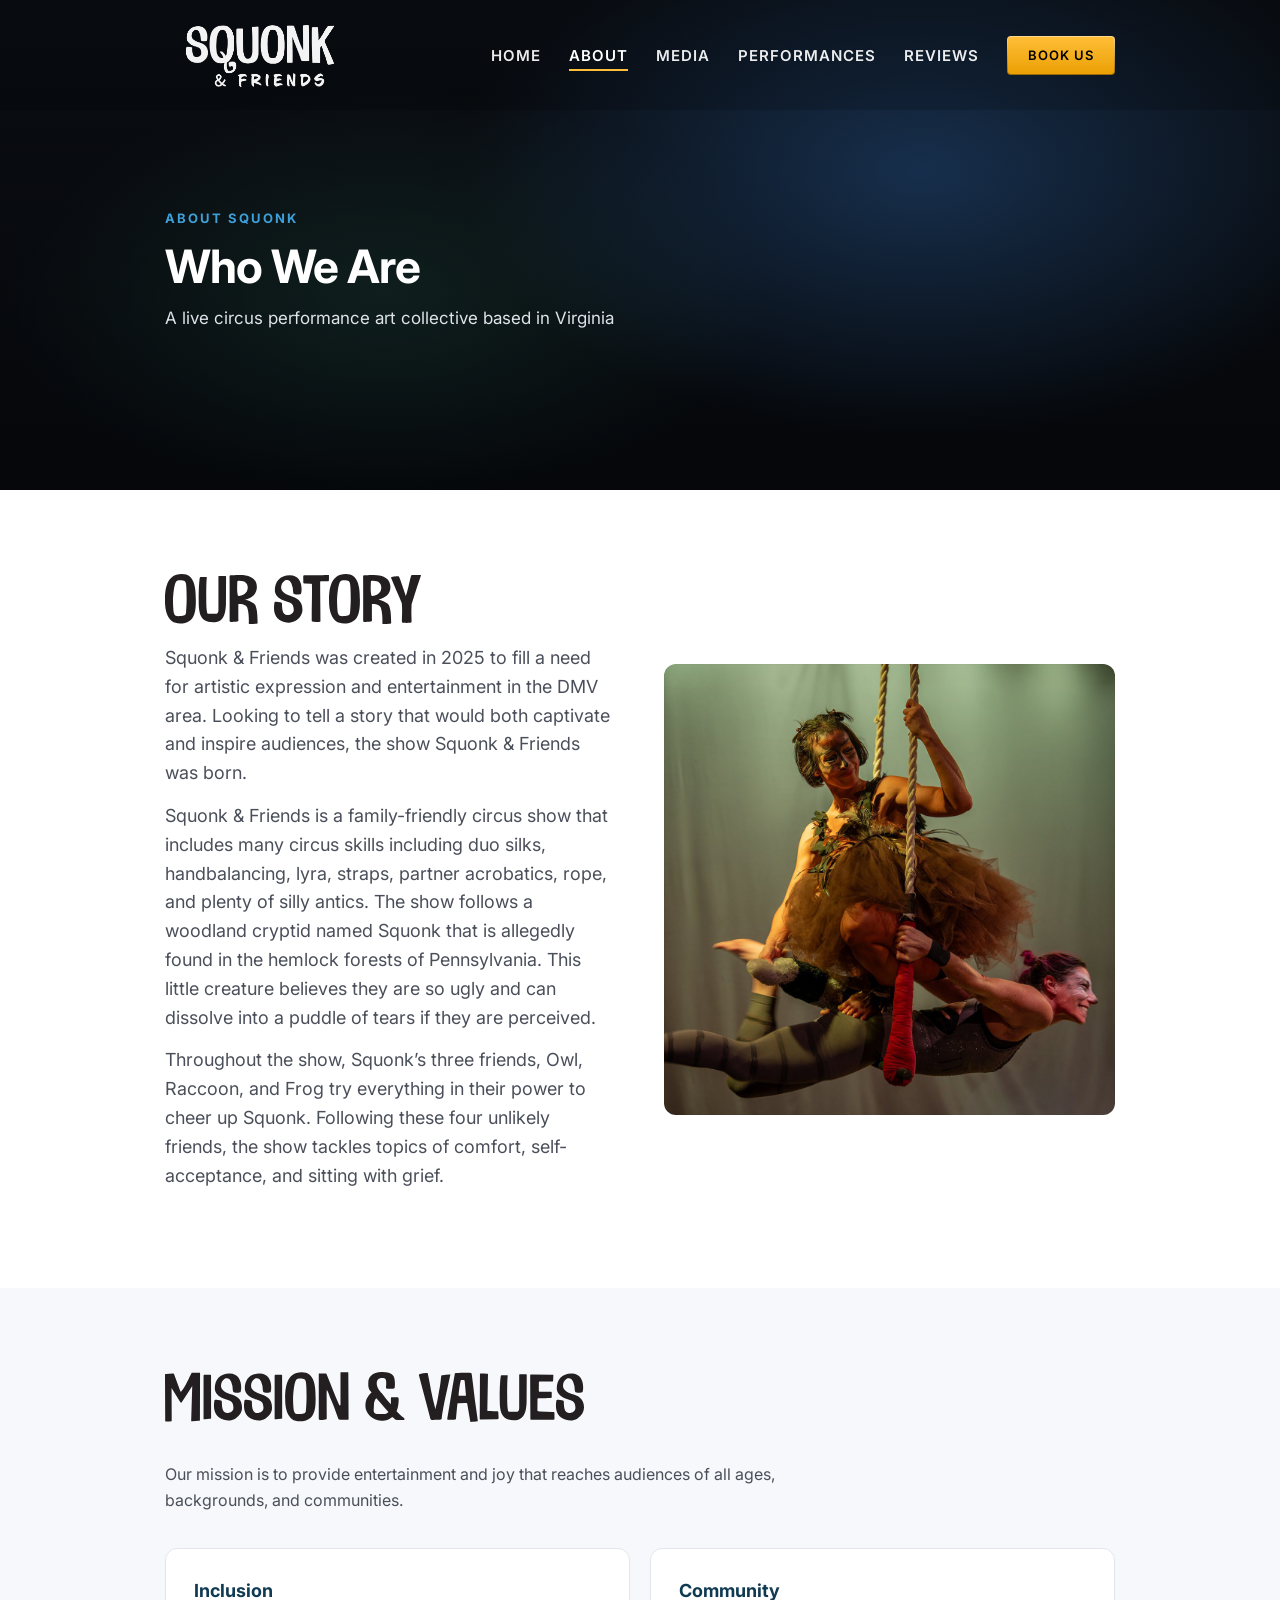
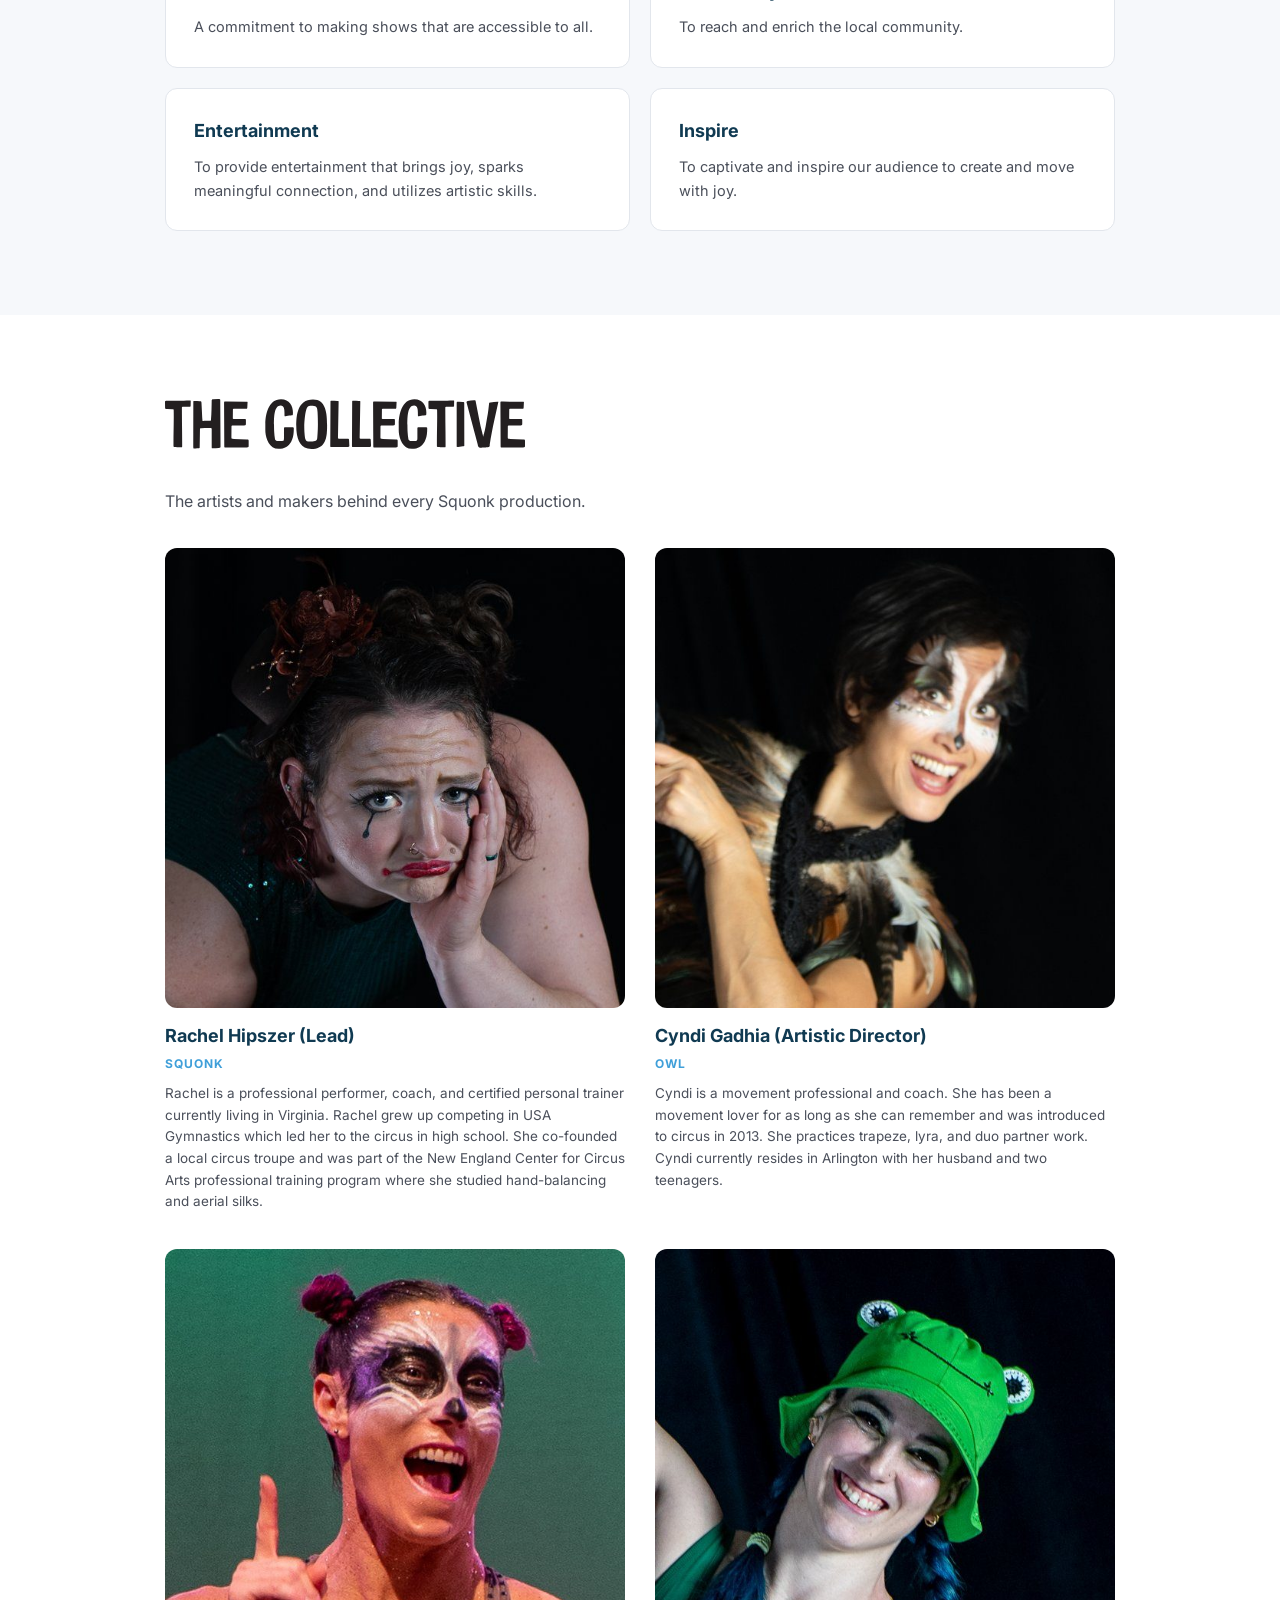
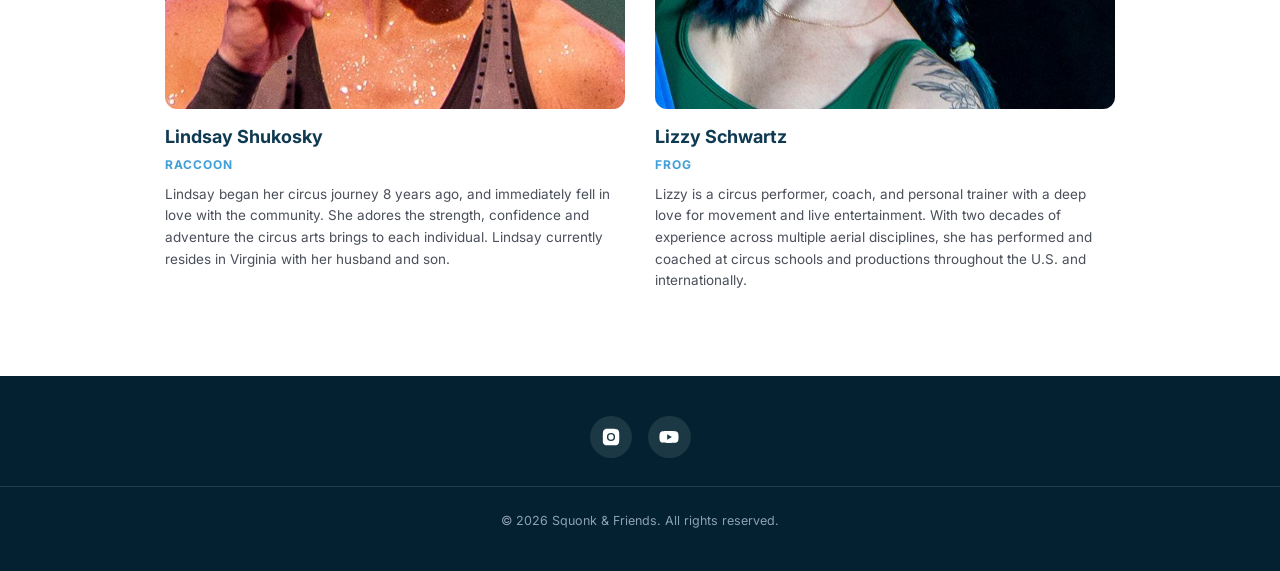
==== commit 3c8a22eb: "Correcting copyright on the bottom." ====
--- a/about.html
+++ b/about.html
@@ -40,7 +40,7 @@
       <a href="#" aria-label="YouTube"><svg viewBox="0 0 24 24"><path d="M23 7.5a3 3 0 0 0-2.1-2.1C19 4.9 12 4.9 12 4.9s-7 0-8.9.5A3 3 0 0 0 1 7.5 31 31 0 0 0 .5 12 31 31 0 0 0 1 16.5a3 3 0 0 0 2.1 2.1c1.9.5 8.9.5 8.9.5s7 0 8.9-.5a3 3 0 0 0 2.1-2.1A31 31 0 0 0 23.5 12 31 31 0 0 0 23 7.5zM9.8 15.3V8.7l5.7 3.3-5.7 3.3z"/></svg></a>
     </div>
   </div>
-  <div class="foot-bottom">&copy; 2026 Squonk. All rights reserved.</div>
+  <div class="foot-bottom">&copy; 2026 Squonk &amp; Friends. All rights reserved.</div>
 </footer><script>
   const header=document.getElementById('header');
   const onScroll=()=>header.classList.toggle('scrolled',window.scrollY>40);
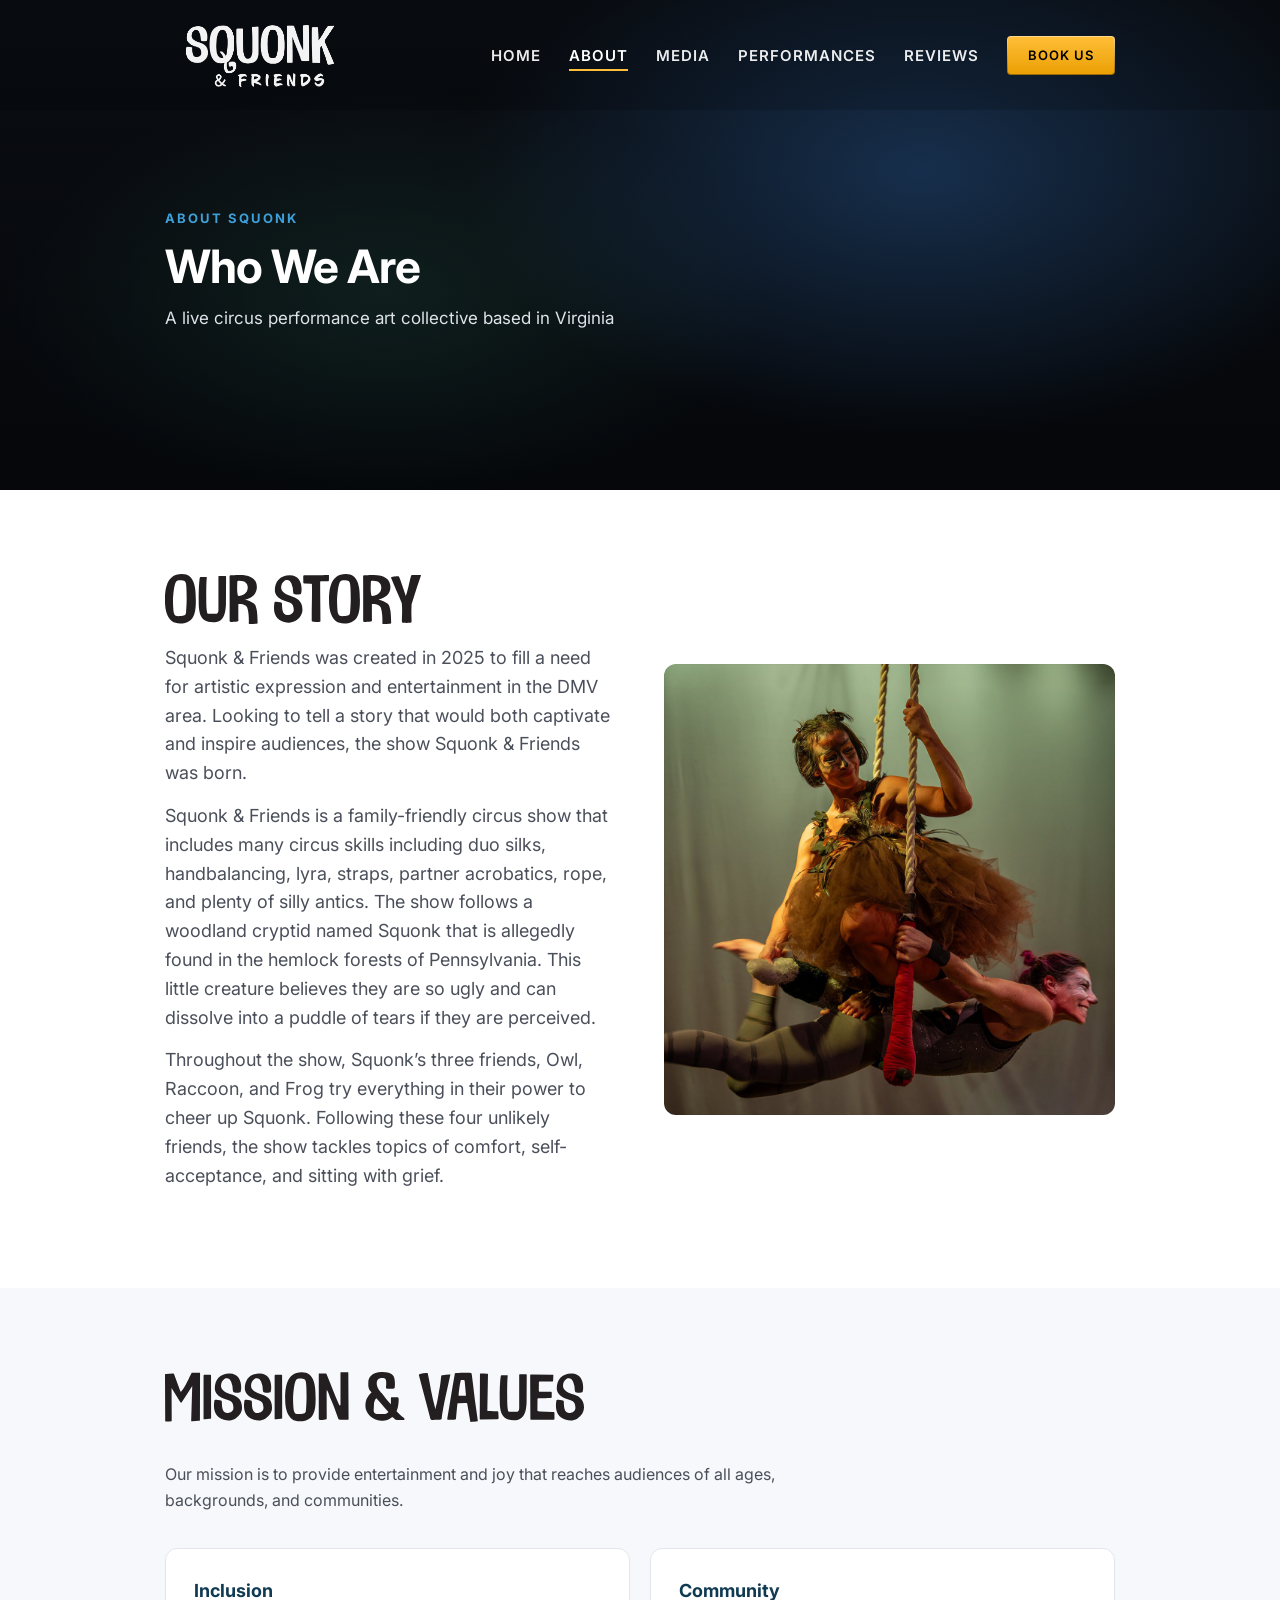
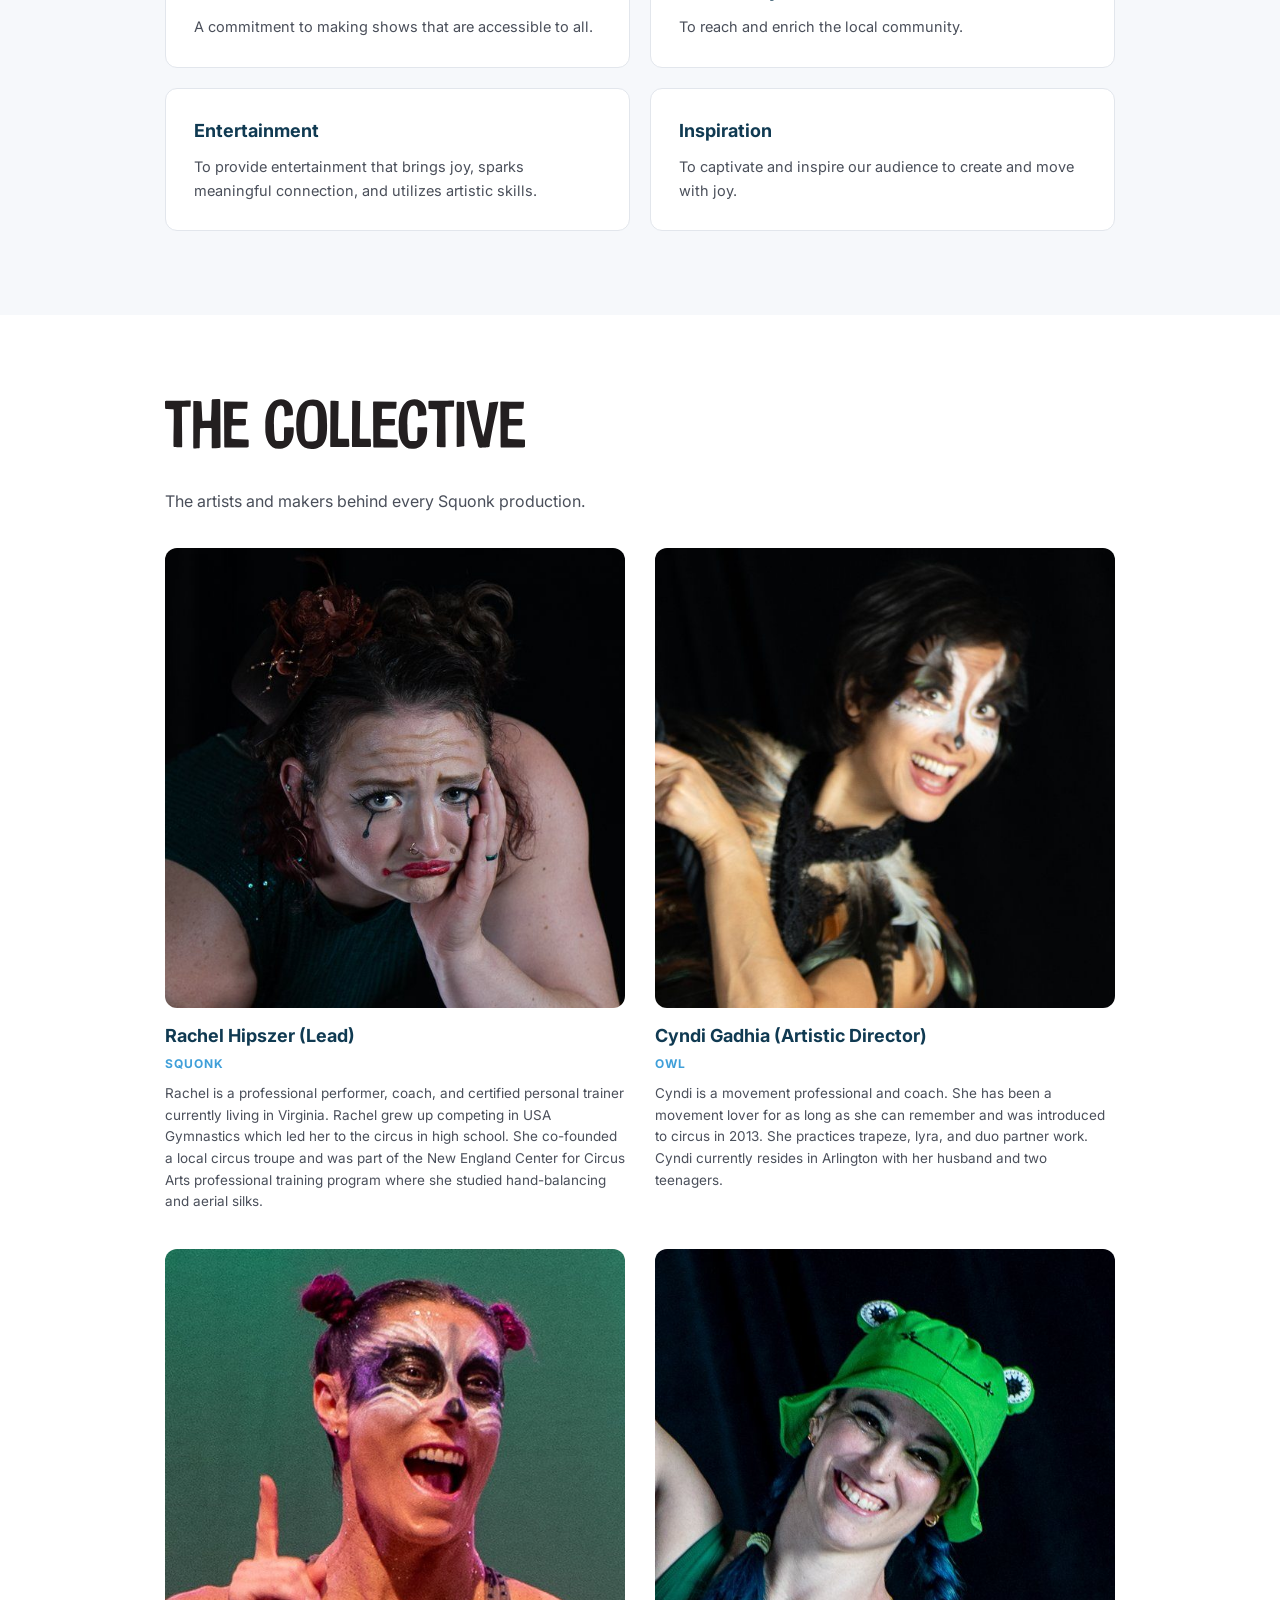
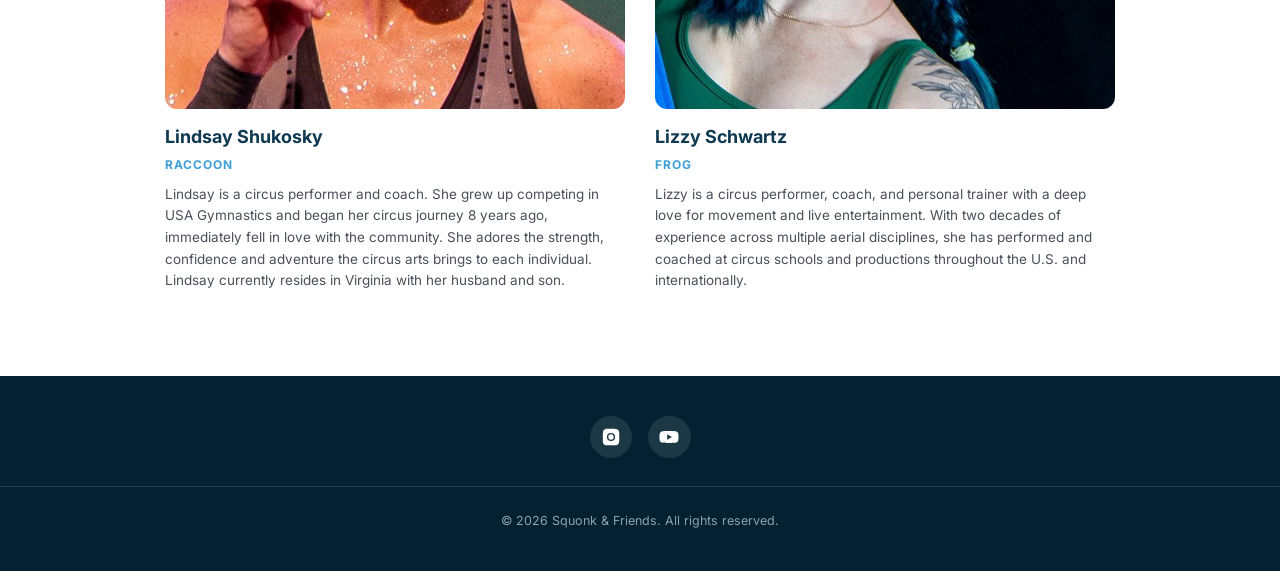
==== commit 23f95a86: "More edits. Lindsey's bio, Inspire changed to Inspiration, performance description changed, and pres" ====
--- a/about.html
+++ b/about.html
@@ -23,14 +23,14 @@
   <img class="section-label reveal" src="assets/svg/section_header_MISSION_AND_VALUES.svg" alt="Mission and Values">
   <p class="sub-sec reveal">Our mission is to provide entertainment and joy that reaches audiences of all ages, backgrounds, and communities.</p>
   <div class="cards">
-<div class="card reveal"><h3>Inclusion</h3><p>A commitment to making shows that are accessible to all.</p></div><div class="card reveal"><h3>Community</h3><p>To reach and enrich the local community.</p></div><div class="card reveal"><h3>Entertainment</h3><p>To provide entertainment that brings joy, sparks meaningful connection, and utilizes artistic skills.</p></div><div class="card reveal"><h3>Inspire</h3><p>To captivate and inspire our audience to create and move with joy.</p></div>
+<div class="card reveal"><h3>Inclusion</h3><p>A commitment to making shows that are accessible to all.</p></div><div class="card reveal"><h3>Community</h3><p>To reach and enrich the local community.</p></div><div class="card reveal"><h3>Entertainment</h3><p>To provide entertainment that brings joy, sparks meaningful connection, and utilizes artistic skills.</p></div><div class="card reveal"><h3>Inspiration</h3><p>To captivate and inspire our audience to create and move with joy.</p></div>
   </div>
 </div></section>
 <section class="block"><div class="wrap">
   <img class="section-label reveal" src="assets/svg/section_header_THE_COLLECTIVE.svg" alt="The Collective">
   <p class="sub-sec reveal">The artists and makers behind every Squonk production.</p>
   <div class="people">
-<div class="person reveal"><img class="ph-img sq" src="assets/images/char_squonk.jpg" alt="Rachel Hipszer (Lead)" style="pointer-events:none"><h3>Rachel Hipszer (Lead)</h3><div class="role">SQUONK</div><p>Rachel is a professional performer, coach, and certified personal trainer currently living in Virginia. Rachel grew up competing in USA Gymnastics which led her to the circus in high school. She co-founded a local circus troupe and was part of the New England Center for Circus Arts professional training program where she studied hand-balancing and aerial silks.</p></div><div class="person reveal"><img class="ph-img sq" src="assets/images/char_owl.jpg" alt="Cyndi Gadhia (Artistic Director)" style="pointer-events:none"><h3>Cyndi Gadhia (Artistic Director)</h3><div class="role">OWL</div><p>Cyndi is a movement professional and coach. She has been a movement lover for as long as she can remember and was introduced to circus in 2013. She practices trapeze, lyra, and duo partner work. Cyndi currently resides in Arlington with her husband and two teenagers.</p></div><div class="person reveal"><img class="ph-img sq" src="assets/images/char_raccoon.jpg" alt="Lindsay Shukosky" style="pointer-events:none"><h3>Lindsay Shukosky</h3><div class="role">RACCOON</div><p>Lindsay began her circus journey 8 years ago, and immediately fell in love with the community. She adores the strength, confidence and adventure the circus arts brings to each individual. Lindsay currently resides in Virginia with her husband and son.</p></div><div class="person reveal"><img class="ph-img sq" src="assets/images/char_frog.jpg" alt="Lizzy Schwartz" style="pointer-events:none"><h3>Lizzy Schwartz</h3><div class="role">FROG</div><p>Lizzy is a circus performer, coach, and personal trainer with a deep love for movement and live entertainment. With two decades of experience across multiple aerial disciplines, she has performed and coached at circus schools and productions throughout the U.S. and internationally.</p></div>
+<div class="person reveal"><img class="ph-img sq" src="assets/images/char_squonk.jpg" alt="Rachel Hipszer (Lead)" style="pointer-events:none"><h3>Rachel Hipszer (Lead)</h3><div class="role">SQUONK</div><p>Rachel is a professional performer, coach, and certified personal trainer currently living in Virginia. Rachel grew up competing in USA Gymnastics which led her to the circus in high school. She co-founded a local circus troupe and was part of the New England Center for Circus Arts professional training program where she studied hand-balancing and aerial silks.</p></div><div class="person reveal"><img class="ph-img sq" src="assets/images/char_owl.jpg" alt="Cyndi Gadhia (Artistic Director)" style="pointer-events:none"><h3>Cyndi Gadhia (Artistic Director)</h3><div class="role">OWL</div><p>Cyndi is a movement professional and coach. She has been a movement lover for as long as she can remember and was introduced to circus in 2013. She practices trapeze, lyra, and duo partner work. Cyndi currently resides in Arlington with her husband and two teenagers.</p></div><div class="person reveal"><img class="ph-img sq" src="assets/images/char_raccoon.jpg" alt="Lindsay Shukosky" style="pointer-events:none"><h3>Lindsay Shukosky</h3><div class="role">RACCOON</div><p>Lindsay is a circus performer and coach. She grew up competing in USA Gymnastics and began her circus journey 8 years ago, immediately fell in love with the community. She adores the strength, confidence and adventure the circus arts brings to each individual. Lindsay currently resides in Virginia with her husband and son.</p></div><div class="person reveal"><img class="ph-img sq" src="assets/images/char_frog.jpg" alt="Lizzy Schwartz" style="pointer-events:none"><h3>Lizzy Schwartz</h3><div class="role">FROG</div><p>Lizzy is a circus performer, coach, and personal trainer with a deep love for movement and live entertainment. With two decades of experience across multiple aerial disciplines, she has performed and coached at circus schools and productions throughout the U.S. and internationally.</p></div>
   </div>
 </div></section>
 <footer>
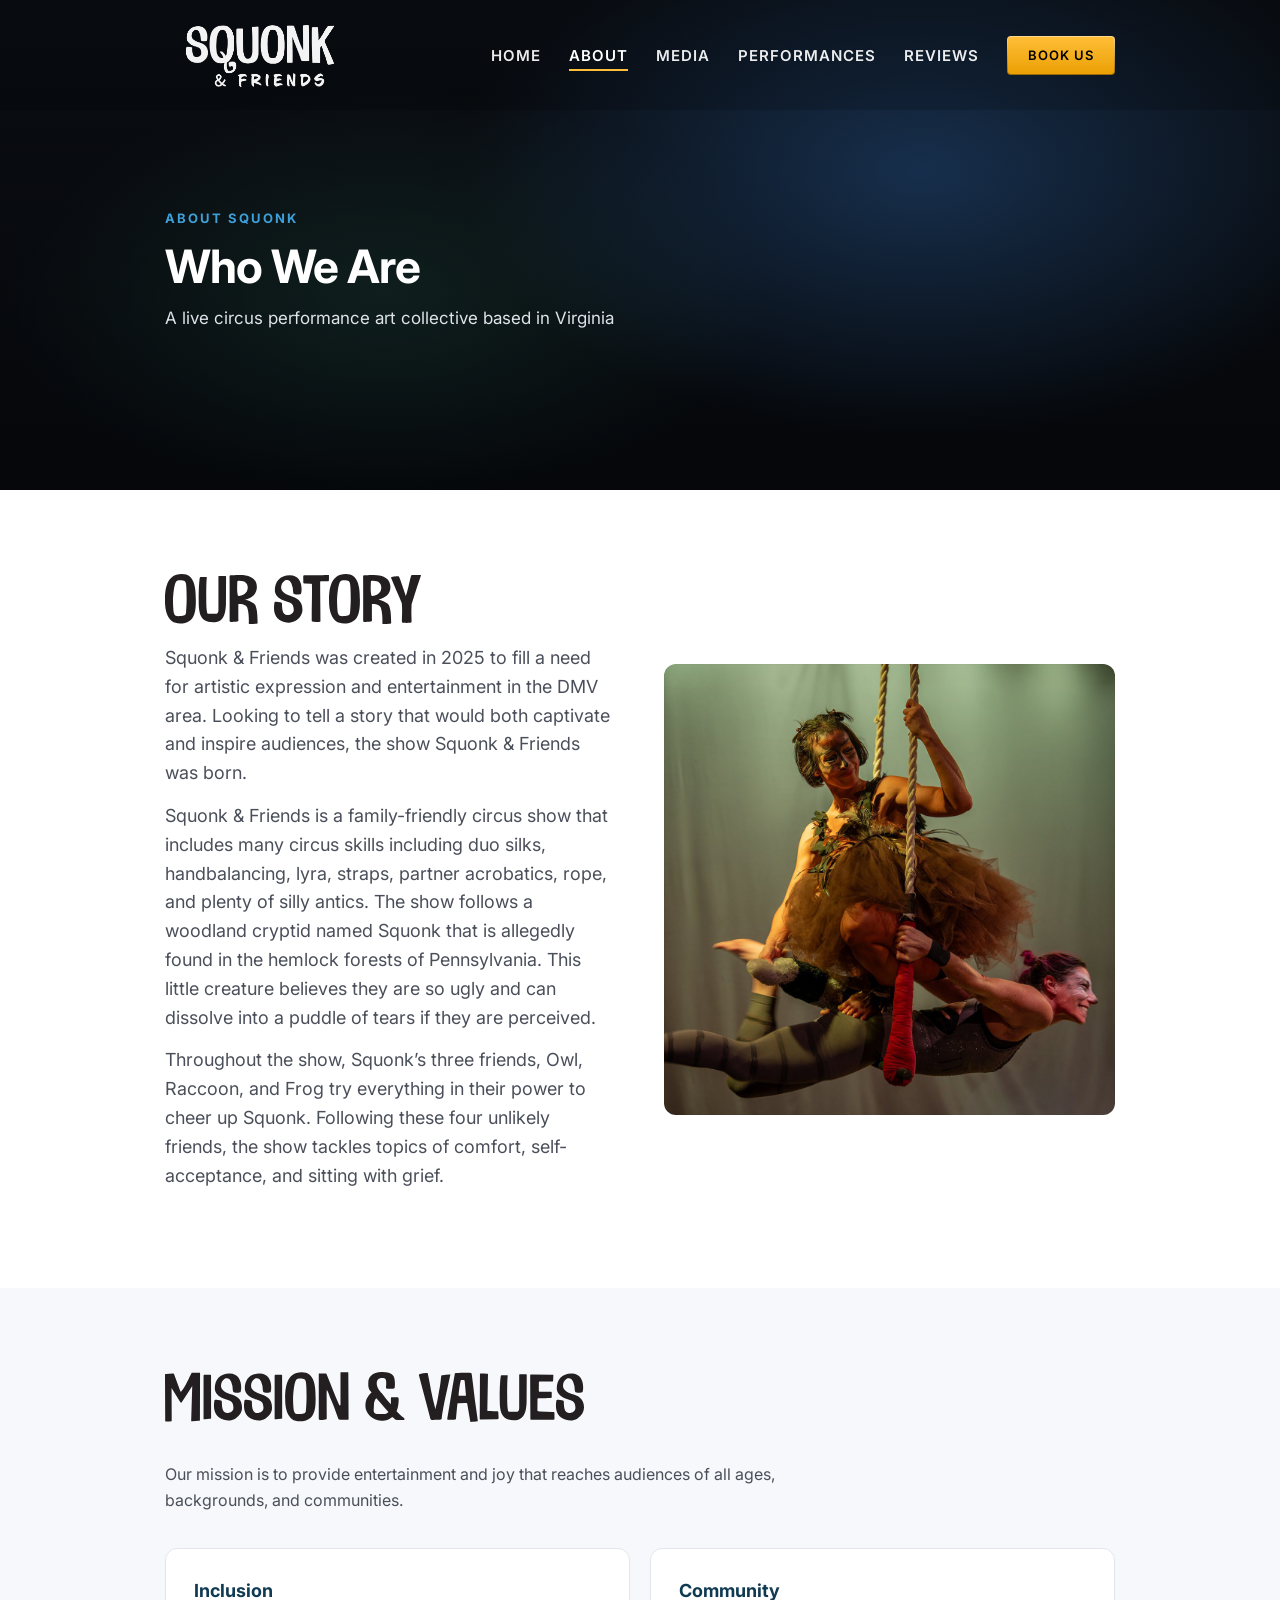
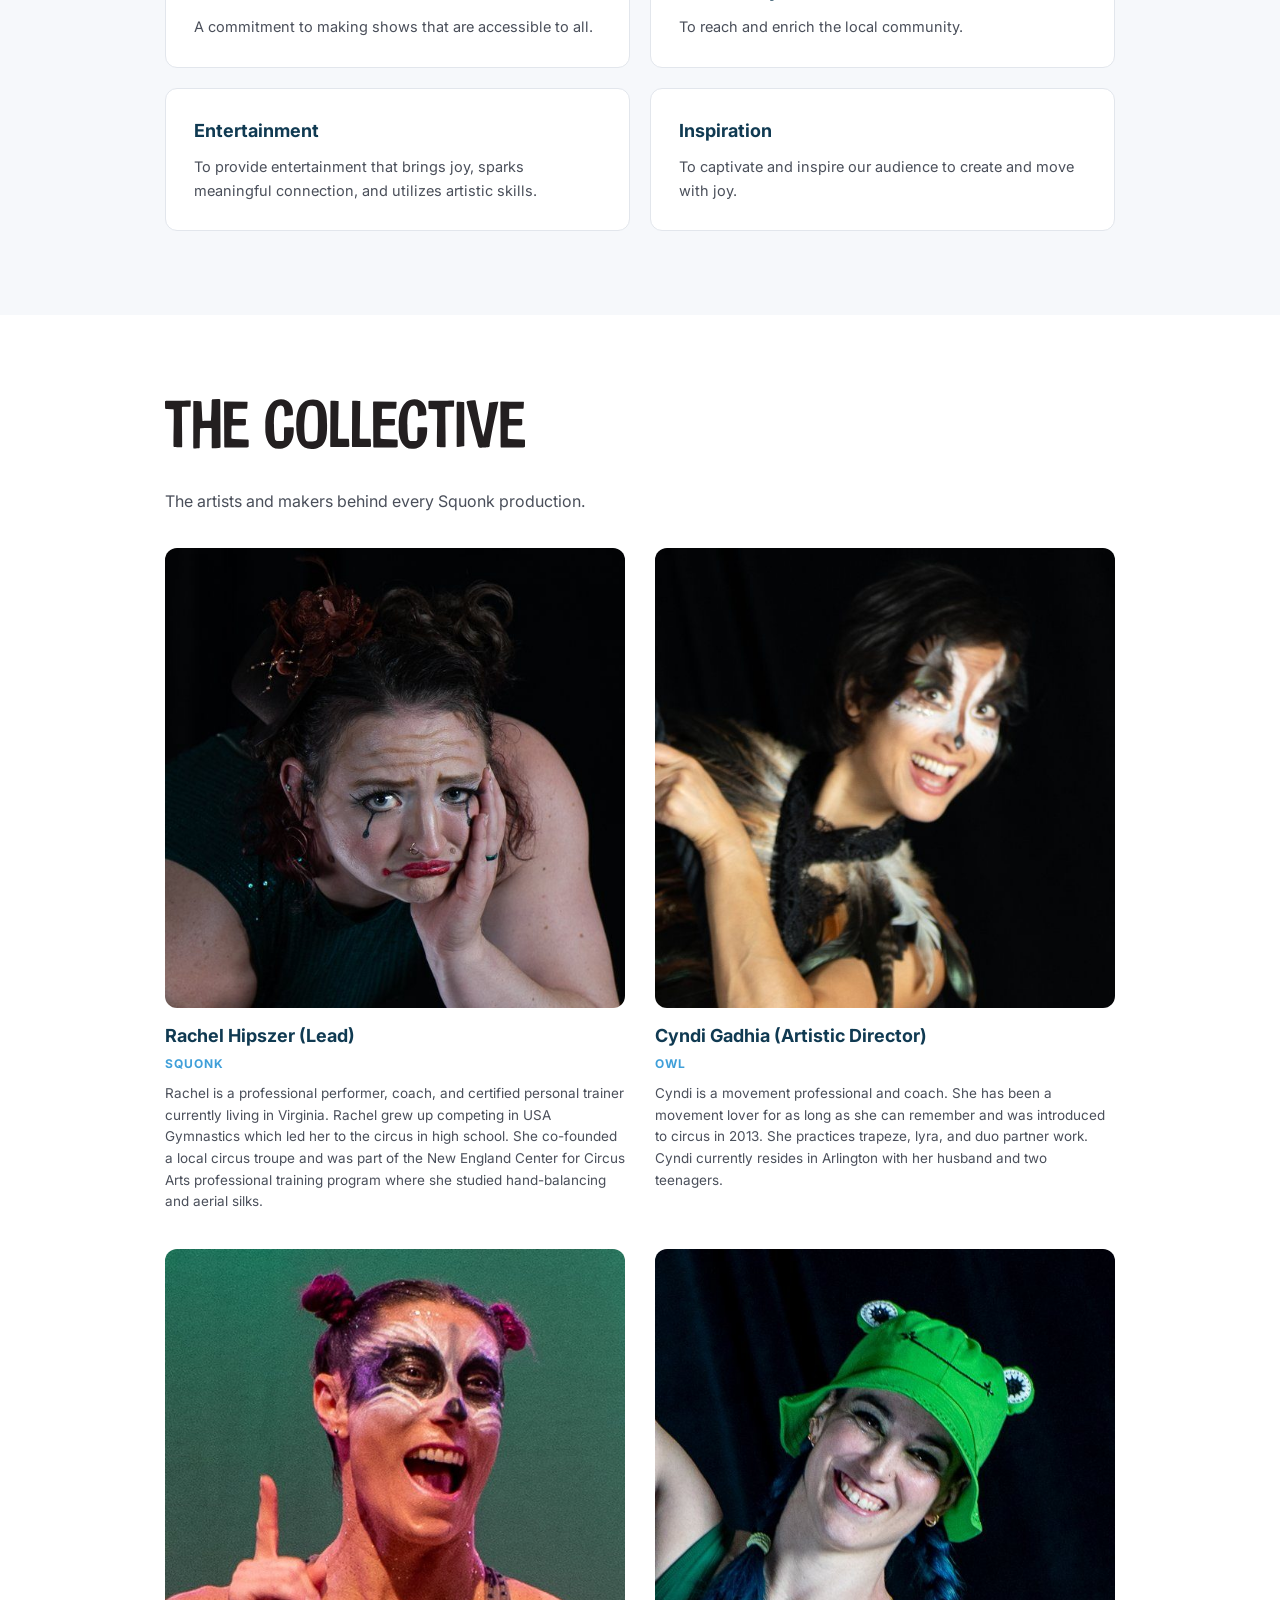
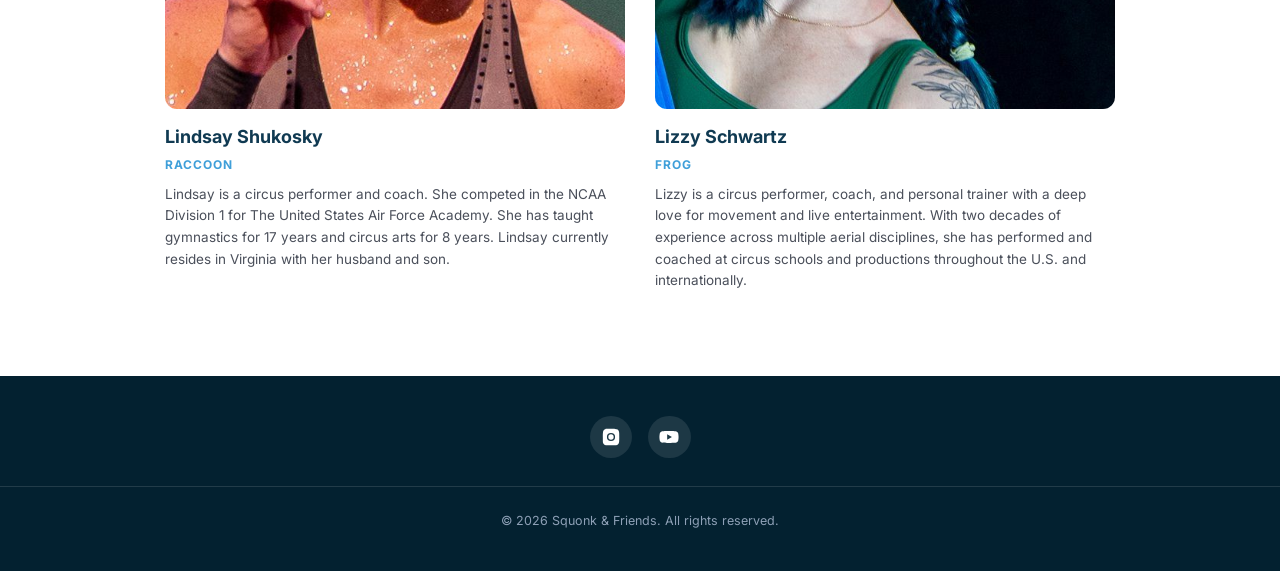
==== commit 0e969bac: "Lindsey's bio update again Ugh" ====
--- a/about.html
+++ b/about.html
@@ -30,7 +30,7 @@
   <img class="section-label reveal" src="assets/svg/section_header_THE_COLLECTIVE.svg" alt="The Collective">
   <p class="sub-sec reveal">The artists and makers behind every Squonk production.</p>
   <div class="people">
-<div class="person reveal"><img class="ph-img sq" src="assets/images/char_squonk.jpg" alt="Rachel Hipszer (Lead)" style="pointer-events:none"><h3>Rachel Hipszer (Lead)</h3><div class="role">SQUONK</div><p>Rachel is a professional performer, coach, and certified personal trainer currently living in Virginia. Rachel grew up competing in USA Gymnastics which led her to the circus in high school. She co-founded a local circus troupe and was part of the New England Center for Circus Arts professional training program where she studied hand-balancing and aerial silks.</p></div><div class="person reveal"><img class="ph-img sq" src="assets/images/char_owl.jpg" alt="Cyndi Gadhia (Artistic Director)" style="pointer-events:none"><h3>Cyndi Gadhia (Artistic Director)</h3><div class="role">OWL</div><p>Cyndi is a movement professional and coach. She has been a movement lover for as long as she can remember and was introduced to circus in 2013. She practices trapeze, lyra, and duo partner work. Cyndi currently resides in Arlington with her husband and two teenagers.</p></div><div class="person reveal"><img class="ph-img sq" src="assets/images/char_raccoon.jpg" alt="Lindsay Shukosky" style="pointer-events:none"><h3>Lindsay Shukosky</h3><div class="role">RACCOON</div><p>Lindsay is a circus performer and coach. She grew up competing in USA Gymnastics and began her circus journey 8 years ago, immediately fell in love with the community. She adores the strength, confidence and adventure the circus arts brings to each individual. Lindsay currently resides in Virginia with her husband and son.</p></div><div class="person reveal"><img class="ph-img sq" src="assets/images/char_frog.jpg" alt="Lizzy Schwartz" style="pointer-events:none"><h3>Lizzy Schwartz</h3><div class="role">FROG</div><p>Lizzy is a circus performer, coach, and personal trainer with a deep love for movement and live entertainment. With two decades of experience across multiple aerial disciplines, she has performed and coached at circus schools and productions throughout the U.S. and internationally.</p></div>
+<div class="person reveal"><img class="ph-img sq" src="assets/images/char_squonk.jpg" alt="Rachel Hipszer (Lead)" style="pointer-events:none"><h3>Rachel Hipszer (Lead)</h3><div class="role">SQUONK</div><p>Rachel is a professional performer, coach, and certified personal trainer currently living in Virginia. Rachel grew up competing in USA Gymnastics which led her to the circus in high school. She co-founded a local circus troupe and was part of the New England Center for Circus Arts professional training program where she studied hand-balancing and aerial silks.</p></div><div class="person reveal"><img class="ph-img sq" src="assets/images/char_owl.jpg" alt="Cyndi Gadhia (Artistic Director)" style="pointer-events:none"><h3>Cyndi Gadhia (Artistic Director)</h3><div class="role">OWL</div><p>Cyndi is a movement professional and coach. She has been a movement lover for as long as she can remember and was introduced to circus in 2013. She practices trapeze, lyra, and duo partner work. Cyndi currently resides in Arlington with her husband and two teenagers.</p></div><div class="person reveal"><img class="ph-img sq" src="assets/images/char_raccoon.jpg" alt="Lindsay Shukosky" style="pointer-events:none"><h3>Lindsay Shukosky</h3><div class="role">RACCOON</div><p>Lindsay is a circus performer and coach. She competed in the NCAA Division 1 for The United States Air Force Academy. She has taught gymnastics for 17 years and circus arts for 8 years. Lindsay currently resides in Virginia with her husband and son.</p></div><div class="person reveal"><img class="ph-img sq" src="assets/images/char_frog.jpg" alt="Lizzy Schwartz" style="pointer-events:none"><h3>Lizzy Schwartz</h3><div class="role">FROG</div><p>Lizzy is a circus performer, coach, and personal trainer with a deep love for movement and live entertainment. With two decades of experience across multiple aerial disciplines, she has performed and coached at circus schools and productions throughout the U.S. and internationally.</p></div>
   </div>
 </div></section>
 <footer>
